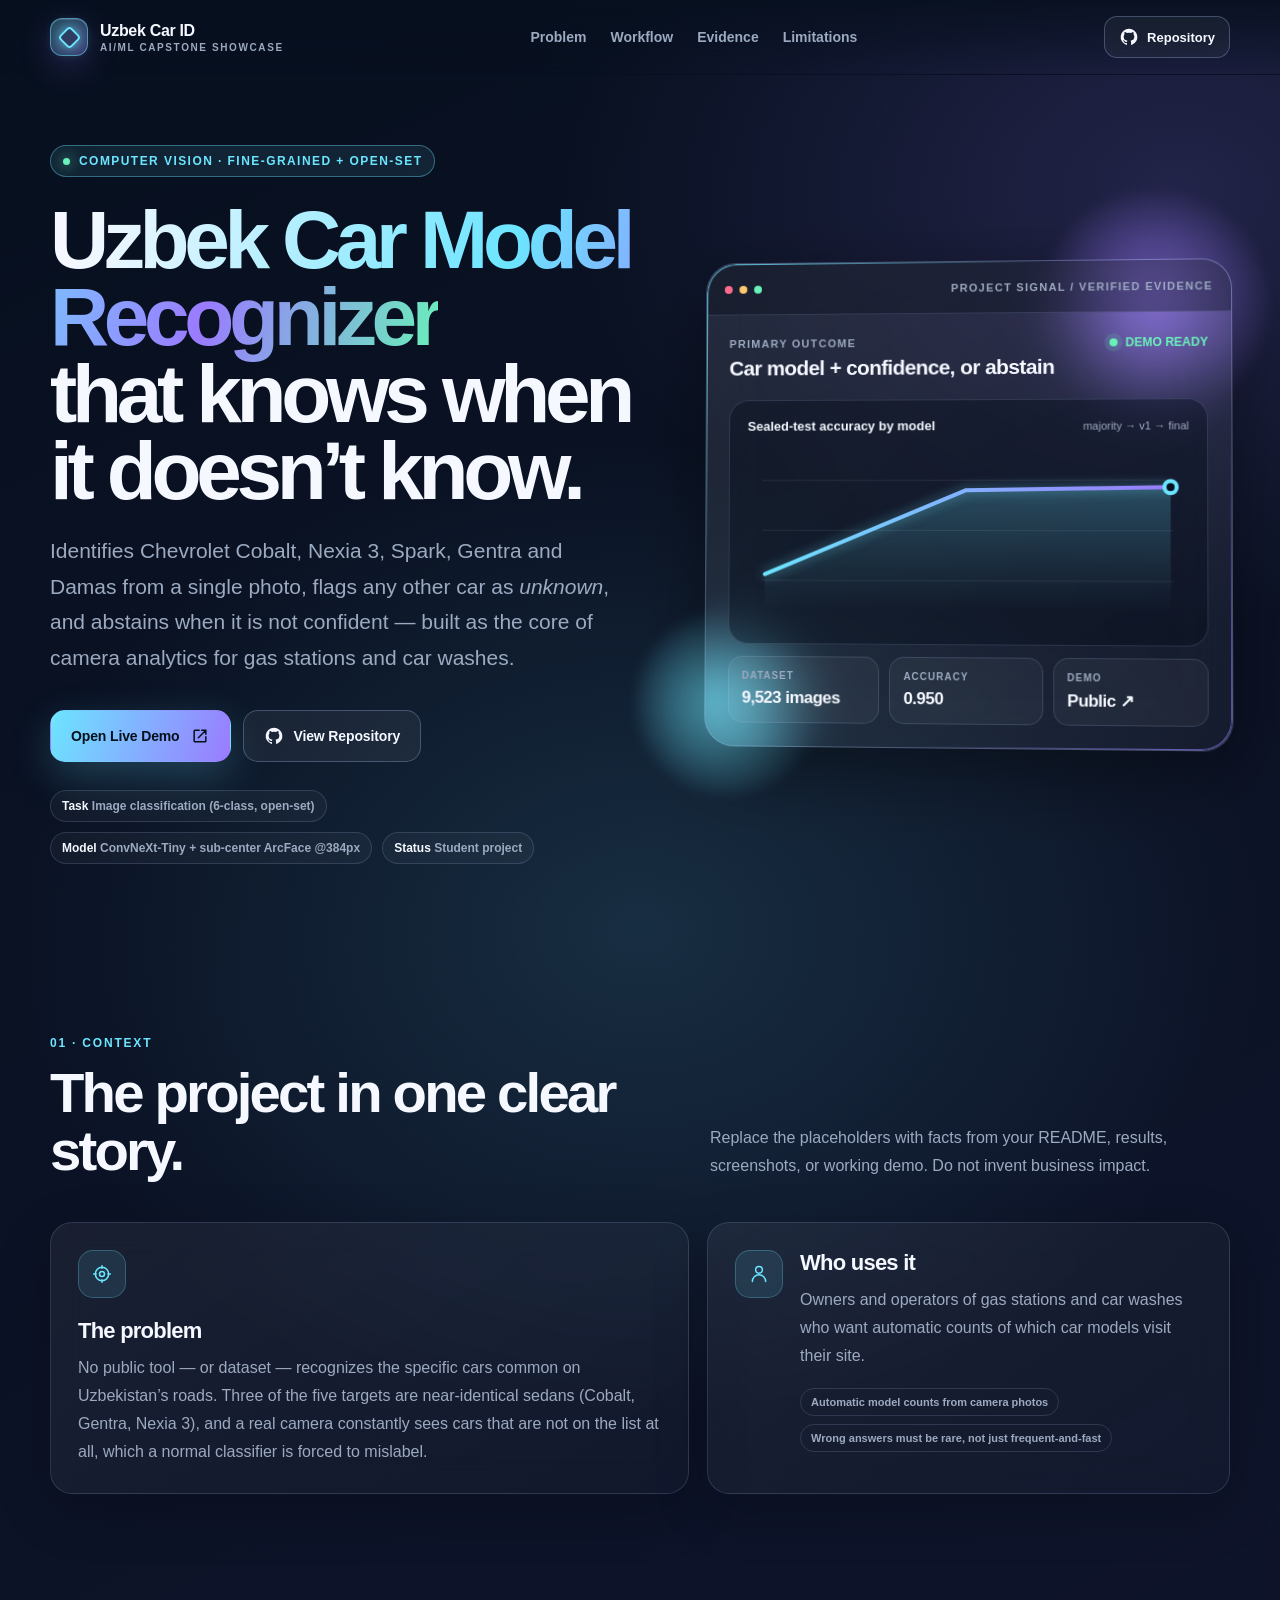
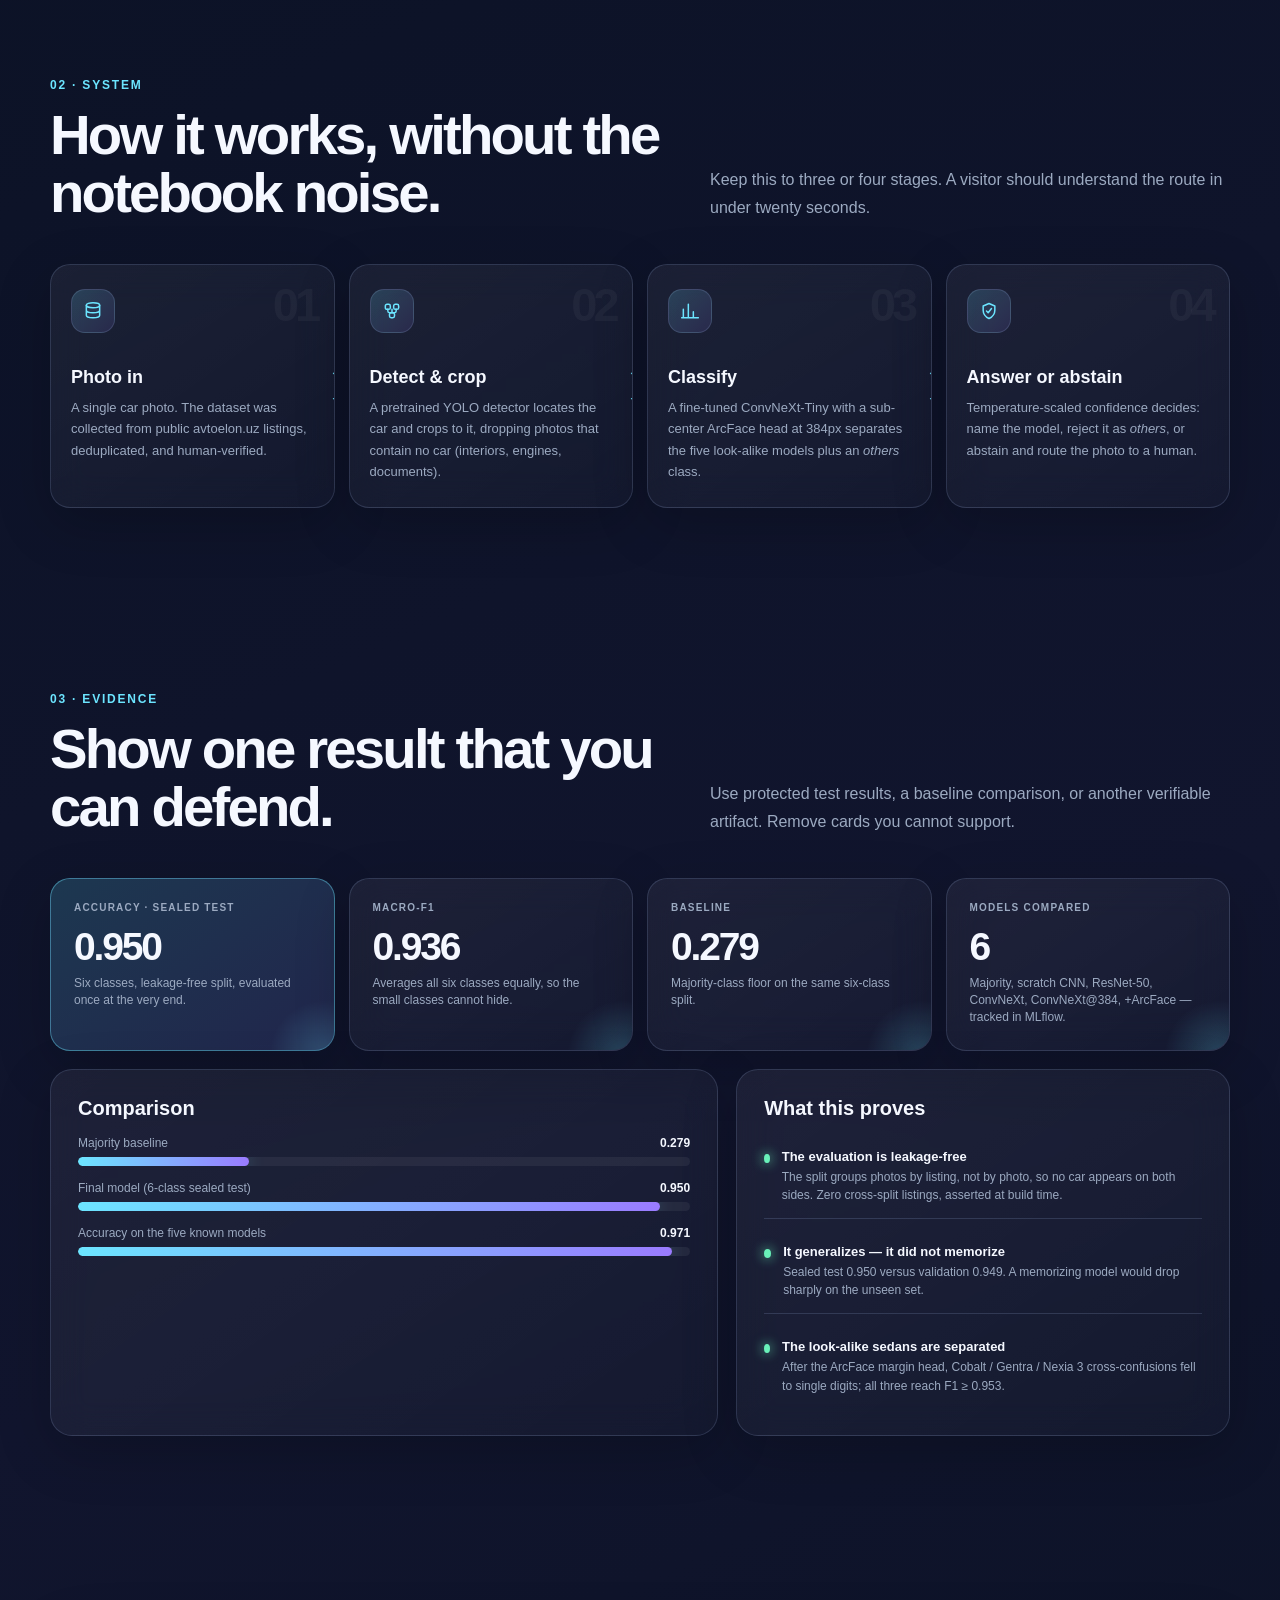
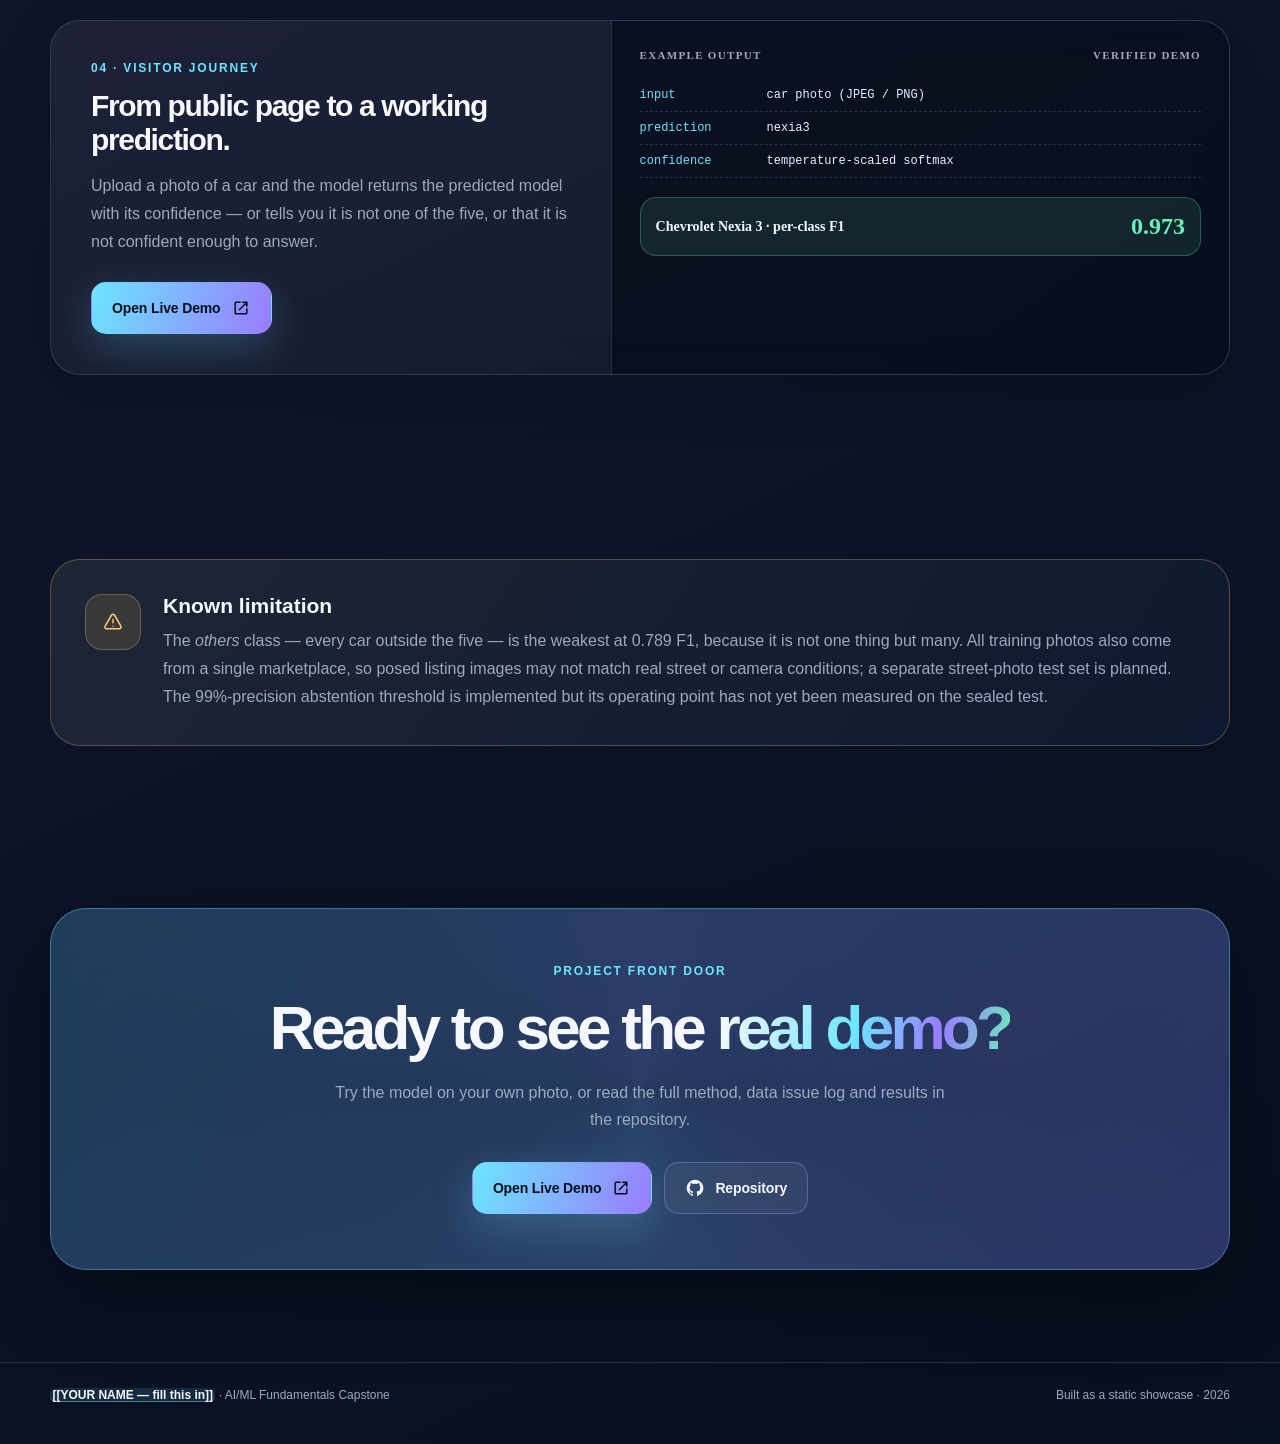
==== docs/index.html @ 7b2a6268 "Add capstone showcase page (filled from the bounded template) Fill every placeholder in the provided" ====
<!doctype html>
<html lang="en">
<head>
<meta charset="utf-8">
<meta name="viewport" content="width=device-width,initial-scale=1,viewport-fit=cover">
<meta name="description" content="Recognizes five Uzbek-market car models from a photo, rejects unknown cars, and abstains when unsure.">
<meta name="theme-color" content="#07101f">
<title>Uzbek Car Model Recognizer — AI/ML Capstone</title>
<style>

:root{
  --bg:#07101f;
  --bg-2:#0b1830;
  --surface:rgba(15,28,52,.72);
  --surface-strong:#10213d;
  --surface-soft:rgba(255,255,255,.055);
  --line:rgba(180,205,255,.16);
  --line-strong:rgba(180,205,255,.28);
  --text:#f5f8ff;
  --muted:#9caac1;
  --accent:#6ce5ff;
  --accent-2:#8b7cff;
  --accent-3:#64f0b5;
  --danger:#ff6b8b;
  --warning:#ffc86b;
  --shadow:0 24px 80px rgba(0,0,0,.42);
  --radius-xl:30px;
  --radius-lg:22px;
  --radius-md:16px;
  --max:1180px;
  --mouse-x:50%;
  --mouse-y:20%;
}
*{box-sizing:border-box}
html{scroll-behavior:smooth;background:var(--bg)}
body{margin:0;min-height:100%;font-family:Inter,ui-sans-serif,-apple-system,BlinkMacSystemFont,"Segoe UI",sans-serif;color:var(--text);background:
  radial-gradient(900px 700px at var(--mouse-x) var(--mouse-y), color-mix(in srgb,var(--accent) 13%,transparent), transparent 70%),
  radial-gradient(880px 620px at 92% 4%, color-mix(in srgb,var(--accent-2) 17%,transparent), transparent 70%),
  linear-gradient(155deg,var(--bg),var(--bg-2) 58%,var(--bg));overflow-x:hidden}
body::before{content:"";position:fixed;inset:0;z-index:-3;pointer-events:none;background-image:linear-gradient(rgba(255,255,255,.025) 1px,transparent 1px),linear-gradient(90deg,rgba(255,255,255,.025) 1px,transparent 1px);background-size:52px 52px;mask-image:linear-gradient(to bottom,black,transparent 86%)}
body::after{content:"";position:fixed;inset:0;z-index:-2;pointer-events:none;opacity:.5;background-image:url("data:image/svg+xml,%3Csvg viewBox='0 0 220 220' xmlns='http://www.w3.org/2000/svg'%3E%3Cfilter id='n'%3E%3CfeTurbulence type='fractalNoise' baseFrequency='.92' numOctaves='2' stitchTiles='stitch'/%3E%3C/filter%3E%3Crect width='100%25' height='100%25' filter='url(%23n)' opacity='.08'/%3E%3C/svg%3E");mix-blend-mode:overlay}
a{color:inherit}.wrap{width:min(var(--max),calc(100% - 40px));margin-inline:auto}.progress{position:fixed;z-index:50;top:0;left:0;height:3px;width:0;background:linear-gradient(90deg,var(--accent),var(--accent-2),var(--accent-3));box-shadow:0 0 18px var(--accent)}
svg{display:block}.icon{width:20px;height:20px;fill:none;stroke:currentColor;stroke-width:1.8;stroke-linecap:round;stroke-linejoin:round}.icon.fill{fill:currentColor;stroke:none}
.nav-shell{position:sticky;top:0;z-index:40;padding:16px 0;backdrop-filter:blur(18px);background:linear-gradient(to bottom,color-mix(in srgb,var(--bg) 88%,transparent),transparent);border-bottom:1px solid transparent;transition:.25s}.nav-shell.scrolled{border-color:var(--line);background:color-mix(in srgb,var(--bg) 83%,transparent)}
nav{display:flex;align-items:center;justify-content:space-between;gap:28px}.brand{display:flex;align-items:center;gap:12px;text-decoration:none;font-weight:800;letter-spacing:-.02em}.brand-mark{width:38px;height:38px;border-radius:12px;display:grid;place-items:center;background:linear-gradient(135deg,color-mix(in srgb,var(--accent) 25%,transparent),color-mix(in srgb,var(--accent-2) 35%,transparent));border:1px solid color-mix(in srgb,var(--accent) 50%,transparent);box-shadow:inset 0 1px rgba(255,255,255,.15),0 10px 32px color-mix(in srgb,var(--accent-2) 24%,transparent)}.brand-mark::before{content:"";width:13px;height:13px;border:2px solid var(--accent);border-radius:4px;transform:rotate(45deg);box-shadow:0 0 15px var(--accent)}.brand small{display:block;color:var(--muted);font-weight:600;font-size:10px;letter-spacing:.16em;text-transform:uppercase;margin-top:2px}.nav-links{display:flex;align-items:center;gap:24px}.nav-links a{text-decoration:none;color:var(--muted);font-size:14px;font-weight:650;transition:.2s}.nav-links a:hover{color:var(--text)}.nav-cta{display:flex;align-items:center;gap:10px}.mini-btn{border:1px solid var(--line-strong);background:var(--surface-soft);color:var(--text);height:42px;padding:0 14px;border-radius:13px;display:inline-flex;align-items:center;justify-content:center;gap:8px;text-decoration:none;font-weight:700;font-size:13px;cursor:pointer;transition:.2s;backdrop-filter:blur(12px)}.mini-btn:hover{transform:translateY(-2px);border-color:color-mix(in srgb,var(--accent) 65%,transparent);box-shadow:0 10px 30px color-mix(in srgb,var(--accent) 12%,transparent)}
.hero{min-height:calc(100vh - 76px);padding:70px 0 80px;display:grid;grid-template-columns:1.05fr .95fr;align-items:center;gap:68px;position:relative}.eyebrow{display:inline-flex;align-items:center;gap:9px;padding:8px 12px;border-radius:999px;border:1px solid color-mix(in srgb,var(--accent) 38%,transparent);background:color-mix(in srgb,var(--accent) 9%,transparent);color:var(--accent);font-size:12px;font-weight:800;letter-spacing:.12em;text-transform:uppercase}.eyebrow-dot{width:7px;height:7px;border-radius:50%;background:var(--accent-3);box-shadow:0 0 14px var(--accent-3)}h1{font-size:clamp(48px,6.4vw,88px);line-height:.94;letter-spacing:-.065em;margin:24px 0 24px;max-width:850px}.gradient-text{background:linear-gradient(105deg,var(--text) 4%,var(--accent) 48%,var(--accent-2) 75%,var(--accent-3));-webkit-background-clip:text;background-clip:text;color:transparent}.lead{font-size:clamp(17px,1.7vw,21px);line-height:1.7;color:var(--muted);max-width:690px;margin:0}.hero-actions{display:flex;flex-wrap:wrap;gap:12px;margin-top:34px}.btn{min-height:52px;padding:0 20px;border-radius:15px;display:inline-flex;align-items:center;justify-content:center;gap:10px;text-decoration:none;font-weight:800;font-size:14px;letter-spacing:-.01em;border:1px solid transparent;transition:.22s;position:relative;overflow:hidden}.btn-primary{background:linear-gradient(110deg,var(--accent),var(--accent-2));color:#04111b;box-shadow:0 14px 42px color-mix(in srgb,var(--accent) 22%,transparent)}.btn-primary::after{content:"";position:absolute;inset:-100% auto -100% -35%;width:34%;transform:rotate(16deg);background:linear-gradient(90deg,transparent,rgba(255,255,255,.55),transparent);transition:.65s}.btn-primary:hover::after{left:115%}.btn:hover{transform:translateY(-3px)}.btn-secondary{background:var(--surface-soft);border-color:var(--line-strong);color:var(--text);backdrop-filter:blur(14px)}.btn-secondary:hover{border-color:var(--accent)}.hero-meta{display:flex;flex-wrap:wrap;gap:10px;margin-top:28px}.chip{padding:8px 11px;border-radius:999px;border:1px solid var(--line);background:rgba(255,255,255,.035);color:var(--muted);font-size:12px;font-weight:700}.chip strong{color:var(--text)}
.hero-visual{position:relative;isolation:isolate}.orb{position:absolute;border-radius:50%;filter:blur(5px);opacity:.85;z-index:-1}.orb.a{width:240px;height:240px;right:-45px;top:-75px;background:radial-gradient(circle,var(--accent-2),transparent 70%);animation:float 7s ease-in-out infinite}.orb.b{width:190px;height:190px;left:-70px;bottom:-50px;background:radial-gradient(circle,var(--accent),transparent 72%);animation:float 9s ease-in-out infinite reverse}@keyframes float{50%{transform:translateY(18px) scale(1.04)}}
.cockpit{position:relative;border-radius:var(--radius-xl);border:1px solid var(--line-strong);background:linear-gradient(145deg,rgba(255,255,255,.09),rgba(255,255,255,.035));box-shadow:var(--shadow);backdrop-filter:blur(22px);overflow:hidden;transform:perspective(1200px) rotateY(-3deg) rotateX(1deg);transition:.4s}.cockpit:hover{transform:perspective(1200px) rotateY(0) rotateX(0) translateY(-4px)}.cockpit::before{content:"";position:absolute;inset:0;padding:1px;border-radius:inherit;background:linear-gradient(135deg,color-mix(in srgb,var(--accent) 90%,transparent),transparent 34%,transparent 68%,color-mix(in srgb,var(--accent-2) 80%,transparent));-webkit-mask:linear-gradient(#000 0 0) content-box,linear-gradient(#000 0 0);-webkit-mask-composite:xor;mask-composite:exclude;pointer-events:none}.windowbar{height:52px;padding:0 18px;display:flex;align-items:center;justify-content:space-between;border-bottom:1px solid var(--line);background:rgba(3,9,20,.35)}.dots{display:flex;gap:7px}.dots i{width:8px;height:8px;border-radius:50%;background:var(--line-strong)}.dots i:first-child{background:var(--danger)}.dots i:nth-child(2){background:var(--warning)}.dots i:nth-child(3){background:var(--accent-3)}.window-title{font-size:11px;letter-spacing:.12em;text-transform:uppercase;color:var(--muted);font-weight:800}.cockpit-body{padding:23px}.status-row{display:flex;justify-content:space-between;gap:16px;align-items:flex-start}.status-label{font-size:11px;text-transform:uppercase;letter-spacing:.12em;color:var(--muted);font-weight:800}.status-value{font-size:21px;font-weight:850;margin-top:7px;letter-spacing:-.03em}.pulse{display:flex;align-items:center;gap:8px;color:var(--accent-3);font-size:12px;font-weight:800}.pulse::before{content:"";width:8px;height:8px;border-radius:50%;background:currentColor;box-shadow:0 0 0 5px color-mix(in srgb,currentColor 14%,transparent);animation:pulse 2s infinite}@keyframes pulse{50%{box-shadow:0 0 0 10px transparent}}
.chart-card{margin-top:20px;border-radius:20px;padding:18px;background:rgba(4,12,25,.38);border:1px solid var(--line)}.chart-head{display:flex;justify-content:space-between;align-items:center;margin-bottom:12px}.chart-head strong{font-size:13px}.chart-head span{font-size:11px;color:var(--muted)}.chart-svg{width:100%;height:auto}.chart-grid{stroke:rgba(255,255,255,.08);stroke-width:1}.chart-line{fill:none;stroke:url(#chartGradient);stroke-width:4;stroke-linecap:round;stroke-linejoin:round;filter:drop-shadow(0 0 6px color-mix(in srgb,var(--accent) 52%,transparent))}.chart-area{fill:url(#areaGradient)}.chart-dot{fill:var(--bg);stroke:var(--accent);stroke-width:4}.mini-grid{display:grid;grid-template-columns:repeat(3,1fr);gap:10px;margin-top:12px}.mini-card{border-radius:15px;padding:13px;background:rgba(255,255,255,.045);border:1px solid var(--line)}.mini-card span{display:block;color:var(--muted);font-size:10px;text-transform:uppercase;letter-spacing:.1em;font-weight:800}.mini-card strong{display:block;margin-top:7px;font-size:17px;letter-spacing:-.03em}
.section{padding:92px 0;position:relative}.section-kicker{color:var(--accent);font-size:12px;font-weight:850;text-transform:uppercase;letter-spacing:.15em;margin-bottom:14px}.section h2{font-size:clamp(34px,4.4vw,58px);line-height:1.03;letter-spacing:-.05em;margin:0;max-width:790px}.section-intro{display:flex;justify-content:space-between;align-items:flex-end;gap:36px;margin-bottom:42px}.section-intro p{max-width:520px;color:var(--muted);font-size:16px;line-height:1.75;margin:0}.glass{border:1px solid var(--line);background:linear-gradient(145deg,rgba(255,255,255,.06),rgba(255,255,255,.025));backdrop-filter:blur(18px);box-shadow:0 16px 55px rgba(0,0,0,.2)}.problem-grid{display:grid;grid-template-columns:1.1fr .9fr;gap:18px}.card{border-radius:var(--radius-lg);padding:27px}.card-icon{width:48px;height:48px;border-radius:15px;display:grid;place-items:center;color:var(--accent);background:color-mix(in srgb,var(--accent) 11%,transparent);border:1px solid color-mix(in srgb,var(--accent) 25%,transparent);margin-bottom:20px}.card h3{font-size:22px;letter-spacing:-.035em;margin:0 0 10px}.card p{color:var(--muted);line-height:1.75;margin:0}.audience-card{display:grid;grid-template-columns:auto 1fr;gap:17px;align-items:start}.audience-card .card-icon{margin:0}.tag-row{display:flex;flex-wrap:wrap;gap:8px;margin-top:18px}.tag{border:1px solid var(--line);border-radius:999px;padding:7px 10px;color:var(--muted);font-size:11px;font-weight:750}
.pipeline{display:grid;grid-template-columns:repeat(4,1fr);gap:14px;counter-reset:step}.step{position:relative;border-radius:20px;padding:24px 20px;min-height:205px;overflow:hidden}.step::before{counter-increment:step;content:"0" counter(step);position:absolute;right:16px;top:12px;font-size:47px;font-weight:900;color:rgba(255,255,255,.045);letter-spacing:-.08em}.step-icon{width:44px;height:44px;border-radius:14px;display:grid;place-items:center;background:linear-gradient(135deg,color-mix(in srgb,var(--accent) 18%,transparent),color-mix(in srgb,var(--accent-2) 12%,transparent));color:var(--accent);border:1px solid var(--line);margin-bottom:34px}.step h3{font-size:18px;margin:0 0 9px}.step p{font-size:13px;line-height:1.65;color:var(--muted);margin:0}.step:not(:last-child)::after{content:"";position:absolute;right:-9px;top:50%;width:18px;height:18px;border-top:1px solid var(--accent);border-right:1px solid var(--accent);transform:translateY(-50%) rotate(45deg);z-index:3}
.metrics{display:grid;grid-template-columns:repeat(4,1fr);gap:14px}.metric{border-radius:20px;padding:23px;position:relative;overflow:hidden}.metric::after{content:"";position:absolute;width:110px;height:110px;border-radius:50%;right:-45px;bottom:-60px;background:radial-gradient(circle,color-mix(in srgb,var(--accent) 22%,transparent),transparent 70%)}.metric .label{font-size:10px;color:var(--muted);text-transform:uppercase;letter-spacing:.12em;font-weight:850}.metric .value{font-size:39px;letter-spacing:-.055em;font-weight:900;margin:12px 0 6px}.metric .note{font-size:12px;color:var(--muted);line-height:1.45}.metric.primary{background:linear-gradient(145deg,color-mix(in srgb,var(--accent) 15%,var(--surface)),color-mix(in srgb,var(--accent-2) 13%,var(--surface)));border-color:color-mix(in srgb,var(--accent) 42%,transparent)}
.evidence-grid{display:grid;grid-template-columns:1.15fr .85fr;gap:18px;margin-top:18px}.evidence-panel{border-radius:var(--radius-lg);padding:27px}.evidence-panel h3{margin:0 0 16px;font-size:20px}.bar-list{display:grid;gap:15px}.bar-label{display:flex;justify-content:space-between;color:var(--muted);font-size:12px;margin-bottom:7px}.bar-label strong{color:var(--text)}.bar{height:9px;border-radius:999px;background:rgba(255,255,255,.06);overflow:hidden}.bar i{display:block;height:100%;border-radius:inherit;background:linear-gradient(90deg,var(--accent),var(--accent-2));box-shadow:0 0 18px color-mix(in srgb,var(--accent) 28%,transparent)}.result-list{display:grid;gap:12px}.result-line{display:flex;align-items:flex-start;gap:12px;padding:13px 0;border-bottom:1px solid var(--line)}.result-line:last-child{border:0}.result-dot{width:9px;height:9px;margin-top:5px;border-radius:50%;background:var(--accent-3);box-shadow:0 0 12px var(--accent-3)}.result-line strong{display:block;font-size:13px}.result-line span{display:block;color:var(--muted);font-size:12px;margin-top:4px;line-height:1.55}
.demo-shell{border-radius:var(--radius-xl);overflow:hidden;display:grid;grid-template-columns:.95fr 1.05fr}.demo-copy{padding:40px}.demo-copy h3{font-size:30px;letter-spacing:-.045em;margin:0 0 15px}.demo-copy p{color:var(--muted);line-height:1.75;margin:0 0 26px}.sample{padding:28px;background:rgba(1,7,17,.55);border-left:1px solid var(--line);font-family:"SFMono-Regular",Consolas,monospace}.sample-top{display:flex;align-items:center;justify-content:space-between;margin-bottom:18px;font-family:Inter,ui-sans-serif}.sample-top span{color:var(--muted);font-size:11px;text-transform:uppercase;letter-spacing:.12em;font-weight:800}.code-row{display:grid;grid-template-columns:115px 1fr;gap:12px;padding:9px 0;border-bottom:1px dashed var(--line);font-size:12px}.code-row:last-child{border:0}.code-row .key{color:var(--accent)}.code-row .val{color:#e9efff}.risk-card{margin-top:19px;border-radius:16px;padding:15px;background:color-mix(in srgb,var(--accent-3) 10%,transparent);border:1px solid color-mix(in srgb,var(--accent-3) 28%,transparent);display:flex;align-items:center;justify-content:space-between;gap:14px}.risk-card strong{font-family:Inter,ui-sans-serif;font-size:14px}.risk-score{font-family:Inter,ui-sans-serif;font-size:24px;font-weight:900;color:var(--accent-3)}
.limit-box{border-radius:var(--radius-xl);padding:34px;display:grid;grid-template-columns:auto 1fr;gap:22px;align-items:start;background:linear-gradient(120deg,color-mix(in srgb,var(--warning) 7%,var(--surface)),var(--surface));border:1px solid color-mix(in srgb,var(--warning) 28%,transparent)}.limit-icon{width:56px;height:56px;border-radius:17px;display:grid;place-items:center;color:var(--warning);background:color-mix(in srgb,var(--warning) 12%,transparent);border:1px solid color-mix(in srgb,var(--warning) 28%,transparent)}.limit-box h3{margin:0 0 9px;font-size:21px}.limit-box p{margin:0;color:var(--muted);line-height:1.75}.cta{margin:70px 0 92px;border-radius:36px;padding:55px;position:relative;overflow:hidden;text-align:center;background:linear-gradient(135deg,color-mix(in srgb,var(--accent) 14%,var(--surface-strong)),color-mix(in srgb,var(--accent-2) 20%,var(--surface-strong)));border:1px solid color-mix(in srgb,var(--accent) 36%,transparent);box-shadow:var(--shadow)}.cta::before{content:"";position:absolute;inset:-50%;background:conic-gradient(from 90deg,transparent,var(--accent),transparent,var(--accent-2),transparent);opacity:.07;animation:spin 16s linear infinite}@keyframes spin{to{transform:rotate(360deg)}}.cta>*{position:relative}.cta h2{margin:0 auto 16px;font-size:clamp(36px,5vw,62px);letter-spacing:-.06em;max-width:820px}.cta p{color:var(--muted);max-width:630px;margin:0 auto 28px;line-height:1.7}.cta-actions{display:flex;justify-content:center;flex-wrap:wrap;gap:12px}footer{padding:25px 0 42px;border-top:1px solid var(--line)}.foot{display:flex;justify-content:space-between;gap:24px;align-items:center;color:var(--muted);font-size:12px}.foot strong{color:var(--text)}
.reveal{opacity:0;transform:translateY(22px);transition:opacity .65s ease,transform .65s ease}.reveal.visible{opacity:1;transform:none}.placeholder{display:inline;border-radius:6px;padding:0 .2em;background:color-mix(in srgb,var(--accent) 12%,transparent);box-shadow:inset 0 -1px color-mix(in srgb,var(--accent) 45%,transparent);color:var(--accent)}.template-note{position:fixed;right:18px;bottom:18px;z-index:30;max-width:280px;padding:13px 15px;border-radius:15px;background:color-mix(in srgb,var(--bg) 85%,transparent);border:1px solid var(--line-strong);backdrop-filter:blur(18px);box-shadow:0 14px 45px rgba(0,0,0,.35);font-size:11px;line-height:1.55;color:var(--muted)}.template-note strong{display:block;color:var(--accent);font-size:10px;letter-spacing:.12em;text-transform:uppercase;margin-bottom:4px}
@media (max-width:980px){.hero{grid-template-columns:1fr;gap:45px;padding-top:55px}.hero-visual{max-width:720px}.cockpit{transform:none}.problem-grid,.evidence-grid{grid-template-columns:1fr}.pipeline{grid-template-columns:repeat(2,1fr)}.step:nth-child(2)::after{display:none}.metrics{grid-template-columns:repeat(2,1fr)}.demo-shell{grid-template-columns:1fr}.sample{border-left:0;border-top:1px solid var(--line)}.nav-links{display:none}}
@media (max-width:650px){.wrap{width:min(100% - 24px,var(--max))}.nav-shell{padding:11px 0}.brand span:last-child{font-size:14px}.nav-cta .mini-btn span{display:none}.hero{padding:45px 0 65px;min-height:auto}.hero-actions .btn{width:100%}h1{font-size:clamp(43px,14vw,64px)}.lead{font-size:16px}.cockpit-body{padding:17px}.mini-grid{grid-template-columns:1fr}.section{padding:66px 0}.section-intro{display:block}.section-intro p{margin-top:18px}.problem-grid,.pipeline,.metrics{grid-template-columns:1fr}.step::after{display:none}.card,.evidence-panel{padding:22px}.demo-copy{padding:28px 22px}.sample{padding:22px 18px}.code-row{grid-template-columns:1fr;gap:5px}.limit-box{grid-template-columns:1fr;padding:25px}.cta{padding:40px 20px;margin:45px 0 70px}.foot{display:block;text-align:center}.foot span{display:block;margin-top:8px}.template-note{position:static;margin:18px 12px 0;max-width:none}.hero-meta{gap:7px}.chip{font-size:11px}.window-title{display:none}}
@media (prefers-reduced-motion:reduce){*{scroll-behavior:auto!important;animation-duration:.01ms!important;animation-iteration-count:1!important;transition-duration:.01ms!important}.reveal{opacity:1;transform:none}}


:root{--bg:#07101f;--bg-2:#11152e;--surface:rgba(15,28,52,.72);--surface-strong:#10213d;--accent:#6ce5ff;--accent-2:#9a7bff;--accent-3:#69f1b9}



@media (max-width:650px){
  .hero-visual{overflow:clip;border-radius:32px}
  .demo-shell>*{min-width:0}
  .placeholder{overflow-wrap:anywhere;word-break:break-word}
}
</style>
</head>
<body>
<div class="progress" aria-hidden="true"></div>

<svg aria-hidden="true" width="0" height="0" style="position:absolute;overflow:hidden">
  <symbol id="i-arrow" viewBox="0 0 24 24"><path d="M5 12h14M13 6l6 6-6 6"/></symbol>
  <symbol id="i-github" viewBox="0 0 24 24"><path d="M12 2a10 10 0 0 0-3.16 19.49c.5.09.68-.22.68-.48v-1.87c-2.78.6-3.37-1.18-3.37-1.18-.45-1.16-1.11-1.47-1.11-1.47-.91-.62.07-.61.07-.61 1 .07 1.53 1.03 1.53 1.03.9 1.53 2.35 1.09 2.92.83.09-.65.35-1.09.64-1.34-2.22-.25-4.56-1.11-4.56-4.94 0-1.09.39-1.98 1.03-2.68-.1-.25-.45-1.27.1-2.64 0 0 .84-.27 2.75 1.02A9.55 9.55 0 0 1 12 6.84a9.5 9.5 0 0 1 2.5.34c1.91-1.29 2.75-1.02 2.75-1.02.55 1.37.2 2.39.1 2.64.64.7 1.03 1.59 1.03 2.68 0 3.84-2.34 4.68-4.57 4.93.36.31.68.92.68 1.85v2.75c0 .27.18.58.69.48A10 10 0 0 0 12 2Z"/></symbol>
  <symbol id="i-external" viewBox="0 0 24 24"><path d="M14 5h5v5M19 5l-9 9"/><path d="M19 13v5a1 1 0 0 1-1 1H6a1 1 0 0 1-1-1V6a1 1 0 0 1 1-1h5"/></symbol>
  <symbol id="i-user" viewBox="0 0 24 24"><path d="M20 21a8 8 0 0 0-16 0"/><circle cx="12" cy="7" r="4"/></symbol>
  <symbol id="i-target" viewBox="0 0 24 24"><circle cx="12" cy="12" r="8"/><circle cx="12" cy="12" r="3"/><path d="M12 2v3M22 12h-3M12 22v-3M2 12h3"/></symbol>
  <symbol id="i-model" viewBox="0 0 24 24"><rect x="4" y="4" width="6" height="6" rx="2"/><rect x="14" y="4" width="6" height="6" rx="2"/><rect x="9" y="14" width="6" height="6" rx="2"/><path d="M7 10v2a2 2 0 0 0 2 2h6a2 2 0 0 0 2-2v-2M12 14v-4"/></symbol>
  <symbol id="i-chart" viewBox="0 0 24 24"><path d="M4 20V10M10 20V4M16 20v-7M22 20H2"/></symbol>
  <symbol id="i-shield" viewBox="0 0 24 24"><path d="M12 3 5 6v5c0 5 3 8 7 10 4-2 7-5 7-10V6l-7-3Z"/><path d="m9 12 2 2 4-5"/></symbol>
  <symbol id="i-data" viewBox="0 0 24 24"><ellipse cx="12" cy="5" rx="8" ry="3"/><path d="M4 5v6c0 1.7 3.6 3 8 3s8-1.3 8-3V5M4 11v6c0 1.7 3.6 3 8 3s8-1.3 8-3v-6"/></symbol>
  <symbol id="i-alert" viewBox="0 0 24 24"><path d="M10.3 3.6 2.5 17a2 2 0 0 0 1.7 3h15.6a2 2 0 0 0 1.7-3L13.7 3.6a2 2 0 0 0-3.4 0Z"/><path d="M12 9v4M12 17h.01"/></symbol>
  <symbol id="i-check" viewBox="0 0 24 24"><path d="m5 12 4 4L19 6"/></symbol>
  <symbol id="i-moon" viewBox="0 0 24 24"><path d="M20 15.5A8.5 8.5 0 0 1 8.5 4 8.5 8.5 0 1 0 20 15.5Z"/></symbol>
</svg>


<header class="nav-shell"><div class="wrap"><nav>
  <a class="brand" href="#top"><span class="brand-mark"></span><span>Uzbek Car ID<small>AI/ML Capstone Showcase</small></span></a>
  <div class="nav-links"><a href="#problem">Problem</a><a href="#workflow">Workflow</a><a href="#evidence">Evidence</a><a href="#limitations">Limitations</a></div>
  <div class="nav-cta"><a class="mini-btn" href="https://github.com/vrs17/AI-ML-Capstone-project" target="_blank" rel="noreferrer"><svg class="icon fill" aria-hidden="true"><use href="#i-github"></use></svg><span>Repository</span></a></div>
</nav></div></header>
<main id="top">
<section class="wrap hero">
  <div class="hero-copy reveal">
    <div class="eyebrow"><span class="eyebrow-dot"></span>Computer vision · fine-grained + open-set</div>
    <h1><span class="gradient-text">Uzbek Car Model Recognizer</span><br>that knows when it doesn’t know.</h1>
    <p class="lead">Identifies Chevrolet Cobalt, Nexia 3, Spark, Gentra and Damas from a single photo, flags any other car as <em>unknown</em>, and abstains when it is not confident — built as the core of camera analytics for gas stations and car washes.</p>
    <div class="hero-actions">
      <a class="btn btn-primary" href="https://colab.research.google.com/github/vrs17/AI-ML-Capstone-project/blob/claude/aiml-capstone-planning-fnkas1/notebooks/model_gate_v2.ipynb" target="_blank" rel="noreferrer">Open Live Demo <svg class="icon" aria-hidden="true"><use href="#i-external"></use></svg></a>
      <a class="btn btn-secondary" href="https://github.com/vrs17/AI-ML-Capstone-project" target="_blank" rel="noreferrer"><svg class="icon fill" aria-hidden="true"><use href="#i-github"></use></svg> View Repository</a>
    </div>
    <div class="hero-meta">
      <span class="chip"><strong>Task</strong> Image classification (6-class, open-set)</span>
      <span class="chip"><strong>Model</strong> ConvNeXt-Tiny + sub-center ArcFace @384px</span>
      <span class="chip"><strong>Status</strong> Student project</span>
    </div>
  </div>
  <div class="hero-visual reveal">
    <i class="orb a"></i><i class="orb b"></i>
    <div class="cockpit">
      <div class="windowbar"><div class="dots"><i></i><i></i><i></i></div><div class="window-title">project signal / verified evidence</div></div>
      <div class="cockpit-body">
        <div class="status-row"><div><div class="status-label">Primary outcome</div><div class="status-value">Car model + confidence, or abstain</div></div><div class="pulse">DEMO READY</div></div>
        <div class="chart-card">
          <div class="chart-head"><strong>Sealed-test accuracy by model</strong><span>majority → v1 → final</span></div>
          <svg class="chart-svg" viewBox="0 0 440 180" role="img" aria-label="Placeholder performance chart">
            <defs><linearGradient id="chartGradient" x1="0" x2="1"><stop stop-color="var(--accent)"/><stop offset="1" stop-color="var(--accent-2)"/></linearGradient><linearGradient id="areaGradient" x1="0" y1="0" x2="0" y2="1"><stop stop-color="var(--accent)" stop-opacity=".24"/><stop offset="1" stop-color="var(--accent)" stop-opacity="0"/></linearGradient></defs>
            <path class="chart-grid" d="M15 35H425M15 85H425M15 135H425"/>
            <path class="chart-area" d="M18 129L220 45L422 42V165H18Z"/>
            <path class="chart-line" d="M18 129L220 45L422 42"/>
            <circle class="chart-dot" cx="422" cy="42" r="6"/>
          </svg>
        </div>
        <div class="mini-grid"><div class="mini-card"><span>Dataset</span><strong>9,523 images</strong></div><div class="mini-card"><span>Accuracy</span><strong>0.950</strong></div><div class="mini-card"><span>Demo</span><strong>Public ↗</strong></div></div>
      </div>
    </div>
  </div>
</section>
<section class="section" id="problem"><div class="wrap">
  <div class="section-intro reveal"><div><div class="section-kicker">01 · Context</div><h2>The project in one clear story.</h2></div><p>Replace the placeholders with facts from your README, results, screenshots, or working demo. Do not invent business impact.</p></div>
  <div class="problem-grid">
    <article class="card glass reveal"><div class="card-icon"><svg class="icon" aria-hidden="true"><use href="#i-target"></use></svg></div><h3>The problem</h3><p>No public tool — or dataset — recognizes the specific cars common on Uzbekistan’s roads. Three of the five targets are near-identical sedans (Cobalt, Gentra, Nexia 3), and a real camera constantly sees cars that are not on the list at all, which a normal classifier is forced to mislabel.</p></article>
    <article class="card glass reveal"><div class="audience-card"><div class="card-icon"><svg class="icon" aria-hidden="true"><use href="#i-user"></use></svg></div><div><h3>Who uses it</h3><p>Owners and operators of gas stations and car washes who want automatic counts of which car models visit their site.</p><div class="tag-row"><span class="tag">Automatic model counts from camera photos</span><span class="tag">Wrong answers must be rare, not just frequent-and-fast</span></div></div></div></article>
  </div>
</div></section>
<section class="section" id="workflow"><div class="wrap">
  <div class="section-intro reveal"><div><div class="section-kicker">02 · System</div><h2>How it works, without the notebook noise.</h2></div><p>Keep this to three or four stages. A visitor should understand the route in under twenty seconds.</p></div>
  <div class="pipeline">
    <article class="step glass reveal"><div class="step-icon"><svg class="icon" aria-hidden="true"><use href="#i-data"></use></svg></div><h3>Photo in</h3><p>A single car photo. The dataset was collected from public avtoelon.uz listings, deduplicated, and human-verified.</p></article>
    <article class="step glass reveal"><div class="step-icon"><svg class="icon" aria-hidden="true"><use href="#i-model"></use></svg></div><h3>Detect &amp; crop</h3><p>A pretrained YOLO detector locates the car and crops to it, dropping photos that contain no car (interiors, engines, documents).</p></article>
    <article class="step glass reveal"><div class="step-icon"><svg class="icon" aria-hidden="true"><use href="#i-chart"></use></svg></div><h3>Classify</h3><p>A fine-tuned ConvNeXt-Tiny with a sub-center ArcFace head at 384px separates the five look-alike models plus an <em>others</em> class.</p></article>
    <article class="step glass reveal"><div class="step-icon"><svg class="icon" aria-hidden="true"><use href="#i-shield"></use></svg></div><h3>Answer or abstain</h3><p>Temperature-scaled confidence decides: name the model, reject it as <em>others</em>, or abstain and route the photo to a human.</p></article>
  </div>
</div></section>
<section class="section" id="evidence"><div class="wrap">
  <div class="section-intro reveal"><div><div class="section-kicker">03 · Evidence</div><h2>Show one result that you can defend.</h2></div><p>Use protected test results, a baseline comparison, or another verifiable artifact. Remove cards you cannot support.</p></div>
  <div class="metrics">
    <article class="metric primary glass reveal"><div class="label">Accuracy · sealed test</div><div class="value">0.950</div><div class="note">Six classes, leakage-free split, evaluated once at the very end.</div></article>
    <article class="metric glass reveal"><div class="label">Macro-F1</div><div class="value">0.936</div><div class="note">Averages all six classes equally, so the small classes cannot hide.</div></article>
    <article class="metric glass reveal"><div class="label">Baseline</div><div class="value">0.279</div><div class="note">Majority-class floor on the same six-class split.</div></article>
    <article class="metric glass reveal"><div class="label">Models compared</div><div class="value">6</div><div class="note">Majority, scratch CNN, ResNet-50, ConvNeXt, ConvNeXt@384, +ArcFace — tracked in MLflow.</div></article>
  </div>
  <div class="evidence-grid">
    <article class="evidence-panel glass reveal"><h3>Comparison</h3><div class="bar-list"><div><div class="bar-label"><span>Majority baseline</span><strong>0.279</strong></div><div class="bar"><i style="width:28%"></i></div></div><div><div class="bar-label"><span>Final model (6-class sealed test)</span><strong>0.950</strong></div><div class="bar"><i style="width:95%"></i></div></div><div><div class="bar-label"><span>Accuracy on the five known models</span><strong>0.971</strong></div><div class="bar"><i style="width:97%"></i></div></div></div></article>
    <article class="evidence-panel glass reveal"><h3>What this proves</h3><div class="result-list"><div class="result-line"><i class="result-dot"></i><div><strong>The evaluation is leakage-free</strong><span>The split groups photos by listing, not by photo, so no car appears on both sides. Zero cross-split listings, asserted at build time.</span></div></div><div class="result-line"><i class="result-dot"></i><div><strong>It generalizes — it did not memorize</strong><span>Sealed test 0.950 versus validation 0.949. A memorizing model would drop sharply on the unseen set.</span></div></div><div class="result-line"><i class="result-dot"></i><div><strong>The look-alike sedans are separated</strong><span>After the ArcFace margin head, Cobalt / Gentra / Nexia 3 cross-confusions fell to single digits; all three reach F1 ≥ 0.953.</span></div></div></div></article>
  </div>
</div></section>
<section class="section"><div class="wrap"><div class="demo-shell glass reveal">
  <div class="demo-copy"><div class="section-kicker">04 · Visitor journey</div><h3>From public page to a working prediction.</h3><p>Upload a photo of a car and the model returns the predicted model with its confidence — or tells you it is not one of the five, or that it is not confident enough to answer.</p><a class="btn btn-primary" href="https://colab.research.google.com/github/vrs17/AI-ML-Capstone-project/blob/claude/aiml-capstone-planning-fnkas1/notebooks/model_gate_v2.ipynb" target="_blank" rel="noreferrer">Open Live Demo <svg class="icon" aria-hidden="true"><use href="#i-external"></use></svg></a></div>
  <div class="sample"><div class="sample-top"><span>example output</span><span>verified demo</span></div><div class="code-row"><span class="key">input</span><span class="val">car photo (JPEG / PNG)</span></div><div class="code-row"><span class="key">prediction</span><span class="val">nexia3</span></div><div class="code-row"><span class="key">confidence</span><span class="val">temperature-scaled softmax</span></div><div class="risk-card"><strong>Chevrolet Nexia 3 · per-class F1</strong><span class="risk-score">0.973</span></div></div>
</div></div></section>
<section class="section" id="limitations"><div class="wrap"><div class="limit-box reveal"><div class="limit-icon"><svg class="icon" aria-hidden="true"><use href="#i-alert"></use></svg></div><div><h3>Known limitation</h3><p>The <em>others</em> class — every car outside the five — is the weakest at 0.789 F1, because it is not one thing but many. All training photos also come from a single marketplace, so posed listing images may not match real street or camera conditions; a separate street-photo test set is planned. The 99%-precision abstention threshold is implemented but its operating point has not yet been measured on the sealed test.</p></div></div></div></section>
<section class="wrap"><div class="cta reveal"><div class="section-kicker">Project front door</div><h2>Ready to see the <span class="gradient-text">real demo?</span></h2><p>Try the model on your own photo, or read the full method, data issue log and results in the repository.</p><div class="cta-actions"><a class="btn btn-primary" href="https://colab.research.google.com/github/vrs17/AI-ML-Capstone-project/blob/claude/aiml-capstone-planning-fnkas1/notebooks/model_gate_v2.ipynb" target="_blank" rel="noreferrer">Open Live Demo <svg class="icon" aria-hidden="true"><use href="#i-external"></use></svg></a><a class="btn btn-secondary" href="https://github.com/vrs17/AI-ML-Capstone-project" target="_blank" rel="noreferrer"><svg class="icon fill" aria-hidden="true"><use href="#i-github"></use></svg> Repository</a></div></div></section>
</main>
<footer><div class="wrap foot"><div><strong class="placeholder">[[YOUR NAME — fill this in]]</strong> · AI/ML Fundamentals Capstone</div><span>Built as a static showcase · <span data-year></span></span></div></footer>

<script>

const root=document.documentElement;
const progress=document.querySelector('.progress');
const nav=document.querySelector('.nav-shell');
window.addEventListener('scroll',()=>{
  const max=document.documentElement.scrollHeight-innerHeight;
  progress.style.width=(max>0?(scrollY/max)*100:0)+'%';
  nav.classList.toggle('scrolled',scrollY>12);
},{passive:true});
window.addEventListener('pointermove',e=>{
  root.style.setProperty('--mouse-x',e.clientX+'px');
  root.style.setProperty('--mouse-y',e.clientY+'px');
},{passive:true});
const io=new IntersectionObserver(entries=>entries.forEach(e=>{if(e.isIntersecting)e.target.classList.add('visible')}),{threshold:.12});
document.querySelectorAll('.reveal').forEach(el=>io.observe(el));
document.querySelector('[data-year]').textContent=new Date().getFullYear();


</script>
</body>
</html>
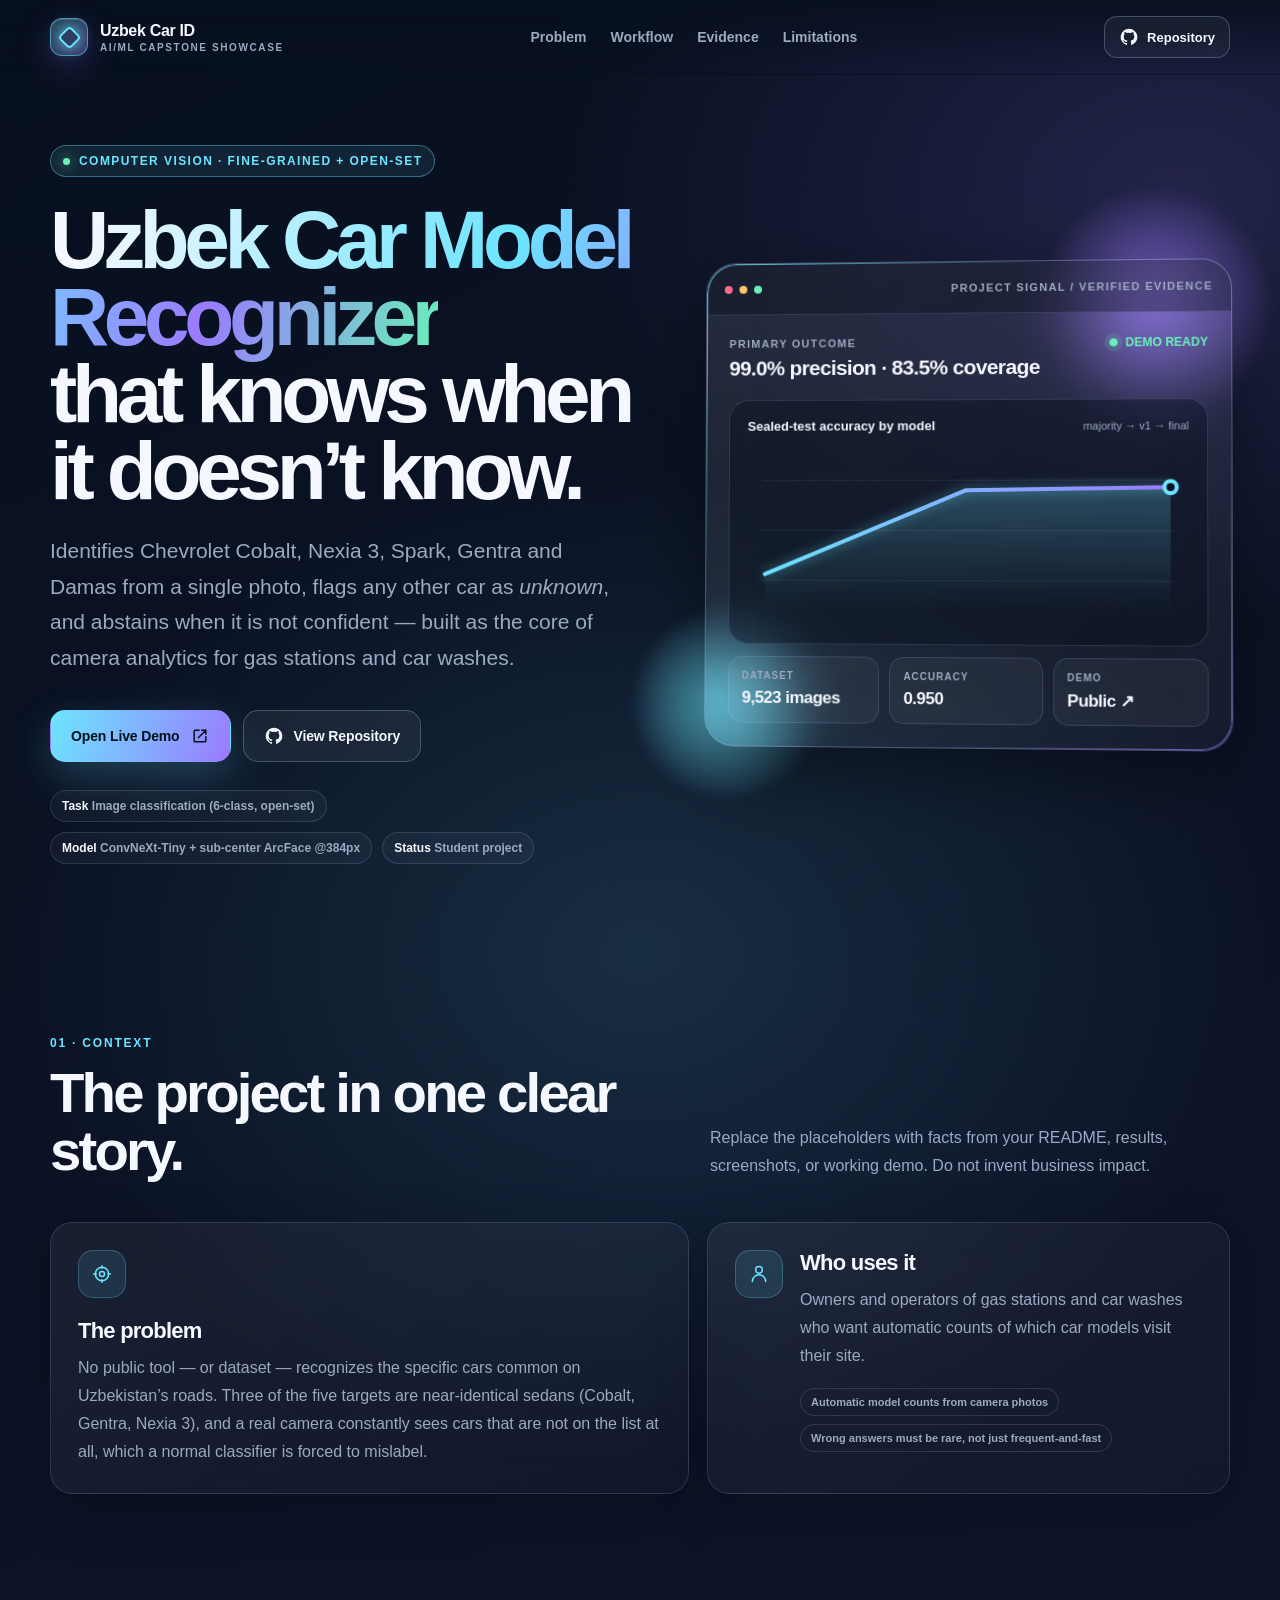
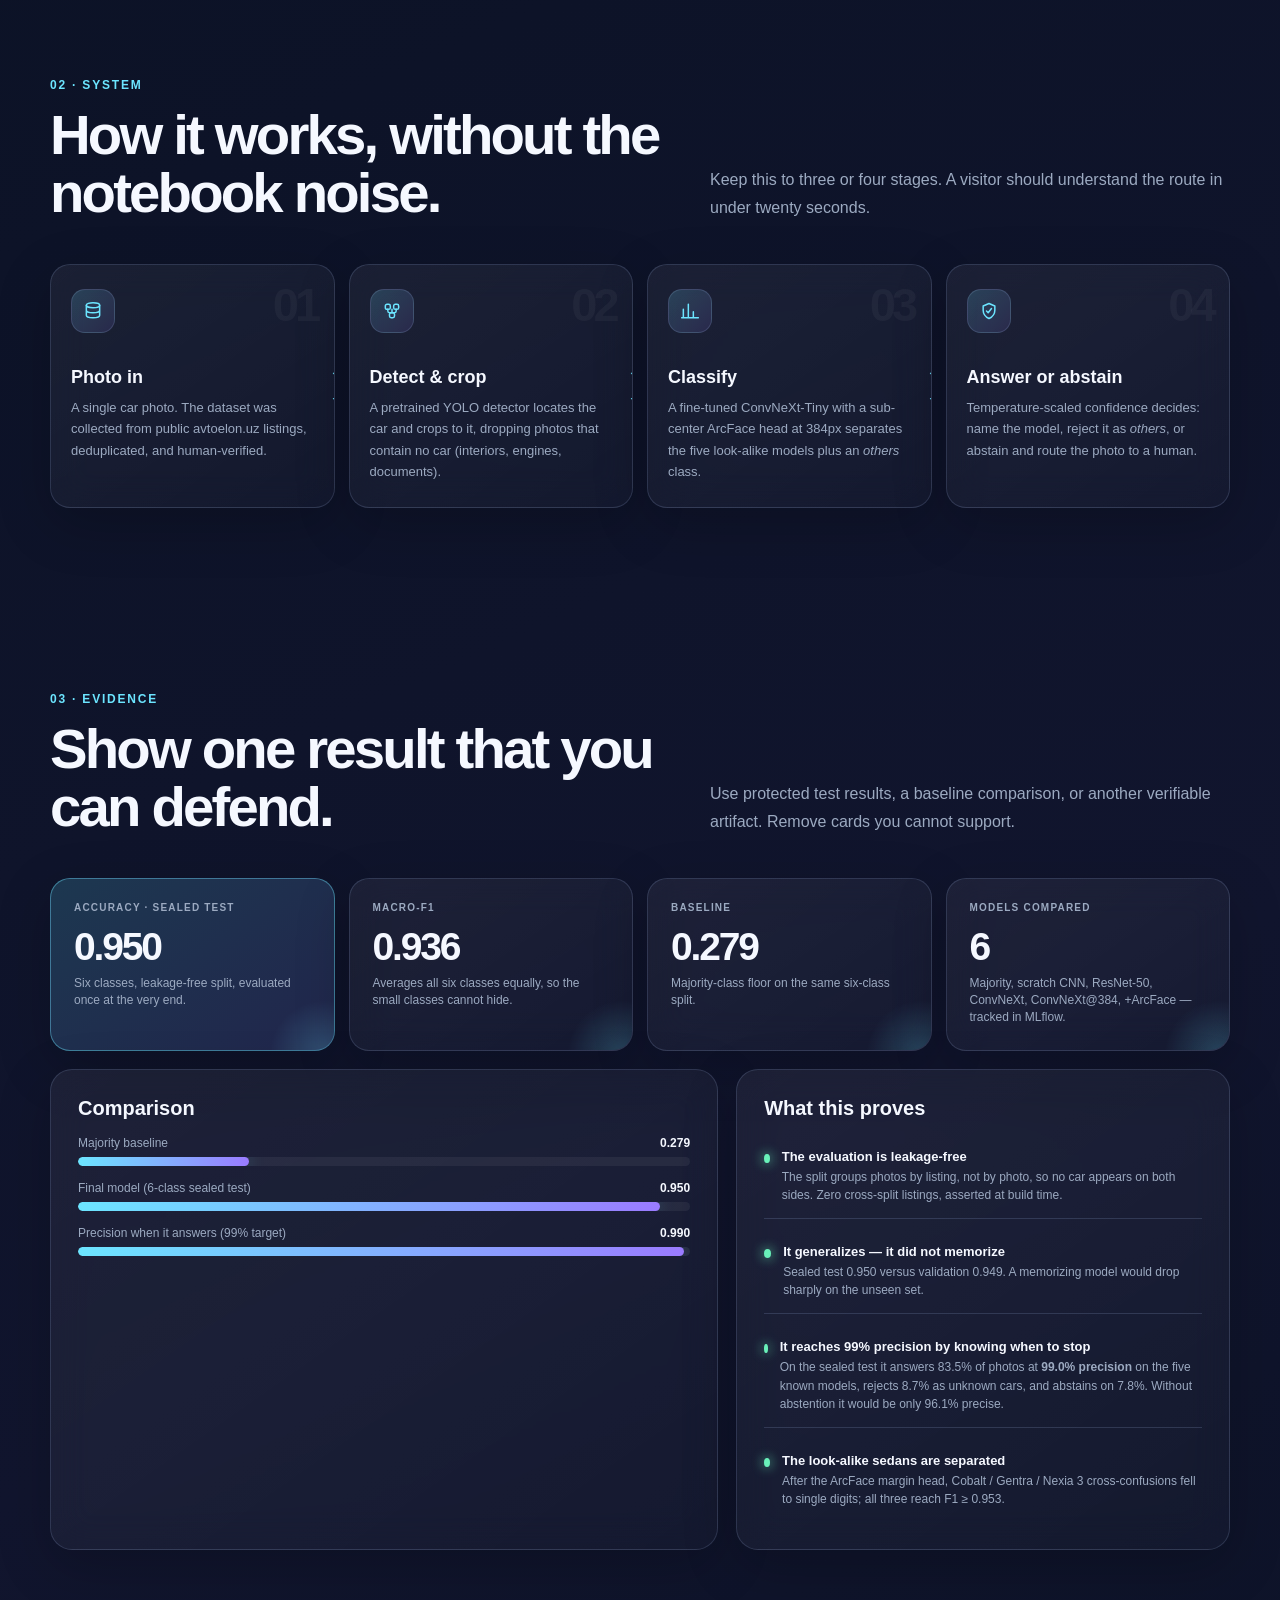
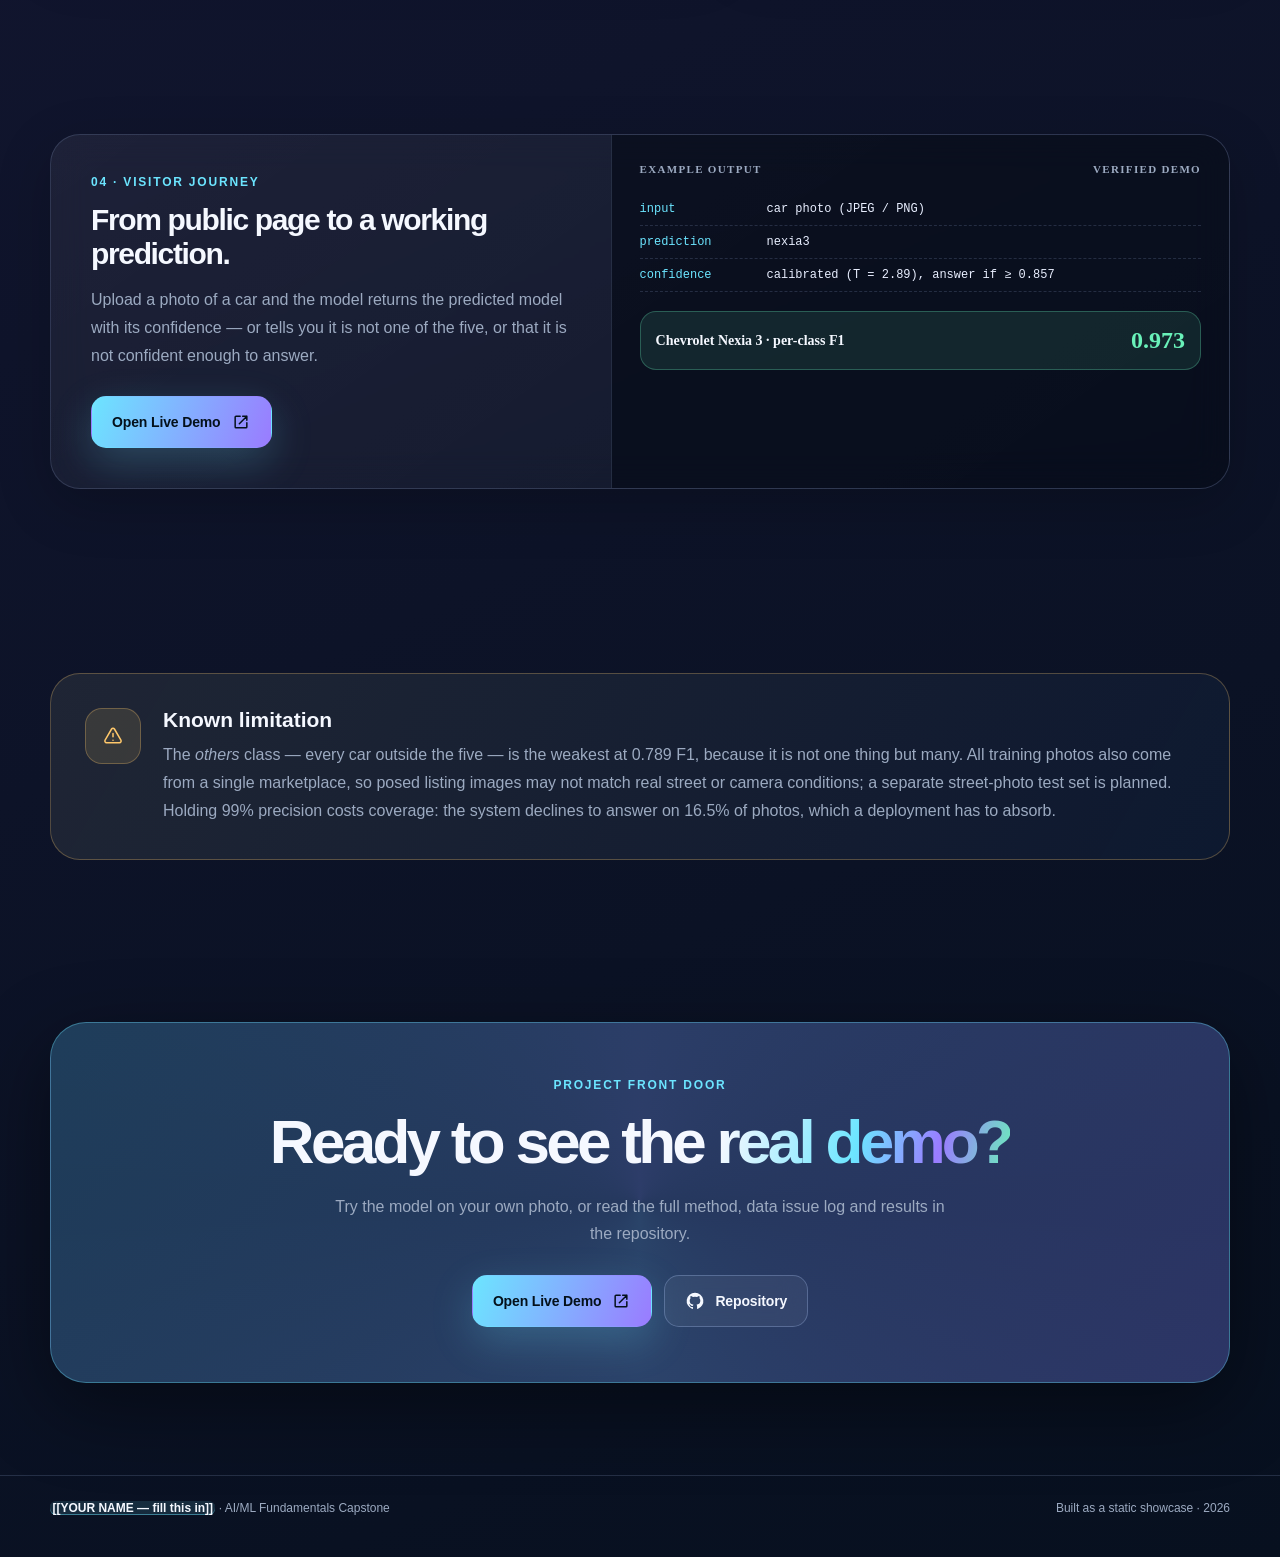
==== commit dca65ba0: "Record the Trust Layer operating point: 99.0% precision @ 83.5% coverage The headline promise is now" ====
--- a/docs/index.html
+++ b/docs/index.html
@@ -101,7 +101,7 @@
     <h1><span class="gradient-text">Uzbek Car Model Recognizer</span><br>that knows when it doesn’t know.</h1>
     <p class="lead">Identifies Chevrolet Cobalt, Nexia 3, Spark, Gentra and Damas from a single photo, flags any other car as <em>unknown</em>, and abstains when it is not confident — built as the core of camera analytics for gas stations and car washes.</p>
     <div class="hero-actions">
-      <a class="btn btn-primary" href="https://colab.research.google.com/github/vrs17/AI-ML-Capstone-project/blob/claude/aiml-capstone-planning-fnkas1/notebooks/model_gate_v2.ipynb" target="_blank" rel="noreferrer">Open Live Demo <svg class="icon" aria-hidden="true"><use href="#i-external"></use></svg></a>
+      <a class="btn btn-primary" href="demo.html" target="_blank" rel="noreferrer">Open Live Demo <svg class="icon" aria-hidden="true"><use href="#i-external"></use></svg></a>
       <a class="btn btn-secondary" href="https://github.com/vrs17/AI-ML-Capstone-project" target="_blank" rel="noreferrer"><svg class="icon fill" aria-hidden="true"><use href="#i-github"></use></svg> View Repository</a>
     </div>
     <div class="hero-meta">
@@ -115,7 +115,7 @@
     <div class="cockpit">
       <div class="windowbar"><div class="dots"><i></i><i></i><i></i></div><div class="window-title">project signal / verified evidence</div></div>
       <div class="cockpit-body">
-        <div class="status-row"><div><div class="status-label">Primary outcome</div><div class="status-value">Car model + confidence, or abstain</div></div><div class="pulse">DEMO READY</div></div>
+        <div class="status-row"><div><div class="status-label">Primary outcome</div><div class="status-value">99.0% precision · 83.5% coverage</div></div><div class="pulse">DEMO READY</div></div>
         <div class="chart-card">
           <div class="chart-head"><strong>Sealed-test accuracy by model</strong><span>majority → v1 → final</span></div>
           <svg class="chart-svg" viewBox="0 0 440 180" role="img" aria-label="Placeholder performance chart">
@@ -156,16 +156,16 @@
     <article class="metric glass reveal"><div class="label">Models compared</div><div class="value">6</div><div class="note">Majority, scratch CNN, ResNet-50, ConvNeXt, ConvNeXt@384, +ArcFace — tracked in MLflow.</div></article>
   </div>
   <div class="evidence-grid">
-    <article class="evidence-panel glass reveal"><h3>Comparison</h3><div class="bar-list"><div><div class="bar-label"><span>Majority baseline</span><strong>0.279</strong></div><div class="bar"><i style="width:28%"></i></div></div><div><div class="bar-label"><span>Final model (6-class sealed test)</span><strong>0.950</strong></div><div class="bar"><i style="width:95%"></i></div></div><div><div class="bar-label"><span>Accuracy on the five known models</span><strong>0.971</strong></div><div class="bar"><i style="width:97%"></i></div></div></div></article>
-    <article class="evidence-panel glass reveal"><h3>What this proves</h3><div class="result-list"><div class="result-line"><i class="result-dot"></i><div><strong>The evaluation is leakage-free</strong><span>The split groups photos by listing, not by photo, so no car appears on both sides. Zero cross-split listings, asserted at build time.</span></div></div><div class="result-line"><i class="result-dot"></i><div><strong>It generalizes — it did not memorize</strong><span>Sealed test 0.950 versus validation 0.949. A memorizing model would drop sharply on the unseen set.</span></div></div><div class="result-line"><i class="result-dot"></i><div><strong>The look-alike sedans are separated</strong><span>After the ArcFace margin head, Cobalt / Gentra / Nexia 3 cross-confusions fell to single digits; all three reach F1 ≥ 0.953.</span></div></div></div></article>
+    <article class="evidence-panel glass reveal"><h3>Comparison</h3><div class="bar-list"><div><div class="bar-label"><span>Majority baseline</span><strong>0.279</strong></div><div class="bar"><i style="width:28%"></i></div></div><div><div class="bar-label"><span>Final model (6-class sealed test)</span><strong>0.950</strong></div><div class="bar"><i style="width:95%"></i></div></div><div><div class="bar-label"><span>Precision when it answers (99% target)</span><strong>0.990</strong></div><div class="bar"><i style="width:99%"></i></div></div></div></article>
+    <article class="evidence-panel glass reveal"><h3>What this proves</h3><div class="result-list"><div class="result-line"><i class="result-dot"></i><div><strong>The evaluation is leakage-free</strong><span>The split groups photos by listing, not by photo, so no car appears on both sides. Zero cross-split listings, asserted at build time.</span></div></div><div class="result-line"><i class="result-dot"></i><div><strong>It generalizes — it did not memorize</strong><span>Sealed test 0.950 versus validation 0.949. A memorizing model would drop sharply on the unseen set.</span></div></div><div class="result-line"><i class="result-dot"></i><div><strong>It reaches 99% precision by knowing when to stop</strong><span>On the sealed test it answers 83.5% of photos at <b>99.0% precision</b> on the five known models, rejects 8.7% as unknown cars, and abstains on 7.8%. Without abstention it would be only 96.1% precise.</span></div></div><div class="result-line"><i class="result-dot"></i><div><strong>The look-alike sedans are separated</strong><span>After the ArcFace margin head, Cobalt / Gentra / Nexia 3 cross-confusions fell to single digits; all three reach F1 ≥ 0.953.</span></div></div></div></article>
   </div>
 </div></section>
 <section class="section"><div class="wrap"><div class="demo-shell glass reveal">
-  <div class="demo-copy"><div class="section-kicker">04 · Visitor journey</div><h3>From public page to a working prediction.</h3><p>Upload a photo of a car and the model returns the predicted model with its confidence — or tells you it is not one of the five, or that it is not confident enough to answer.</p><a class="btn btn-primary" href="https://colab.research.google.com/github/vrs17/AI-ML-Capstone-project/blob/claude/aiml-capstone-planning-fnkas1/notebooks/model_gate_v2.ipynb" target="_blank" rel="noreferrer">Open Live Demo <svg class="icon" aria-hidden="true"><use href="#i-external"></use></svg></a></div>
-  <div class="sample"><div class="sample-top"><span>example output</span><span>verified demo</span></div><div class="code-row"><span class="key">input</span><span class="val">car photo (JPEG / PNG)</span></div><div class="code-row"><span class="key">prediction</span><span class="val">nexia3</span></div><div class="code-row"><span class="key">confidence</span><span class="val">temperature-scaled softmax</span></div><div class="risk-card"><strong>Chevrolet Nexia 3 · per-class F1</strong><span class="risk-score">0.973</span></div></div>
+  <div class="demo-copy"><div class="section-kicker">04 · Visitor journey</div><h3>From public page to a working prediction.</h3><p>Upload a photo of a car and the model returns the predicted model with its confidence — or tells you it is not one of the five, or that it is not confident enough to answer.</p><a class="btn btn-primary" href="demo.html" target="_blank" rel="noreferrer">Open Live Demo <svg class="icon" aria-hidden="true"><use href="#i-external"></use></svg></a></div>
+  <div class="sample"><div class="sample-top"><span>example output</span><span>verified demo</span></div><div class="code-row"><span class="key">input</span><span class="val">car photo (JPEG / PNG)</span></div><div class="code-row"><span class="key">prediction</span><span class="val">nexia3</span></div><div class="code-row"><span class="key">confidence</span><span class="val">calibrated (T = 2.89), answer if ≥ 0.857</span></div><div class="risk-card"><strong>Chevrolet Nexia 3 · per-class F1</strong><span class="risk-score">0.973</span></div></div>
 </div></div></section>
-<section class="section" id="limitations"><div class="wrap"><div class="limit-box reveal"><div class="limit-icon"><svg class="icon" aria-hidden="true"><use href="#i-alert"></use></svg></div><div><h3>Known limitation</h3><p>The <em>others</em> class — every car outside the five — is the weakest at 0.789 F1, because it is not one thing but many. All training photos also come from a single marketplace, so posed listing images may not match real street or camera conditions; a separate street-photo test set is planned. The 99%-precision abstention threshold is implemented but its operating point has not yet been measured on the sealed test.</p></div></div></div></section>
-<section class="wrap"><div class="cta reveal"><div class="section-kicker">Project front door</div><h2>Ready to see the <span class="gradient-text">real demo?</span></h2><p>Try the model on your own photo, or read the full method, data issue log and results in the repository.</p><div class="cta-actions"><a class="btn btn-primary" href="https://colab.research.google.com/github/vrs17/AI-ML-Capstone-project/blob/claude/aiml-capstone-planning-fnkas1/notebooks/model_gate_v2.ipynb" target="_blank" rel="noreferrer">Open Live Demo <svg class="icon" aria-hidden="true"><use href="#i-external"></use></svg></a><a class="btn btn-secondary" href="https://github.com/vrs17/AI-ML-Capstone-project" target="_blank" rel="noreferrer"><svg class="icon fill" aria-hidden="true"><use href="#i-github"></use></svg> Repository</a></div></div></section>
+<section class="section" id="limitations"><div class="wrap"><div class="limit-box reveal"><div class="limit-icon"><svg class="icon" aria-hidden="true"><use href="#i-alert"></use></svg></div><div><h3>Known limitation</h3><p>The <em>others</em> class — every car outside the five — is the weakest at 0.789 F1, because it is not one thing but many. All training photos also come from a single marketplace, so posed listing images may not match real street or camera conditions; a separate street-photo test set is planned. Holding 99% precision costs coverage: the system declines to answer on 16.5% of photos, which a deployment has to absorb.</p></div></div></div></section>
+<section class="wrap"><div class="cta reveal"><div class="section-kicker">Project front door</div><h2>Ready to see the <span class="gradient-text">real demo?</span></h2><p>Try the model on your own photo, or read the full method, data issue log and results in the repository.</p><div class="cta-actions"><a class="btn btn-primary" href="demo.html" target="_blank" rel="noreferrer">Open Live Demo <svg class="icon" aria-hidden="true"><use href="#i-external"></use></svg></a><a class="btn btn-secondary" href="https://github.com/vrs17/AI-ML-Capstone-project" target="_blank" rel="noreferrer"><svg class="icon fill" aria-hidden="true"><use href="#i-github"></use></svg> Repository</a></div></div></section>
 </main>
 <footer><div class="wrap foot"><div><strong class="placeholder">[[YOUR NAME — fill this in]]</strong> · AI/ML Fundamentals Capstone</div><span>Built as a static showcase · <span data-year></span></span></div></footer>
 
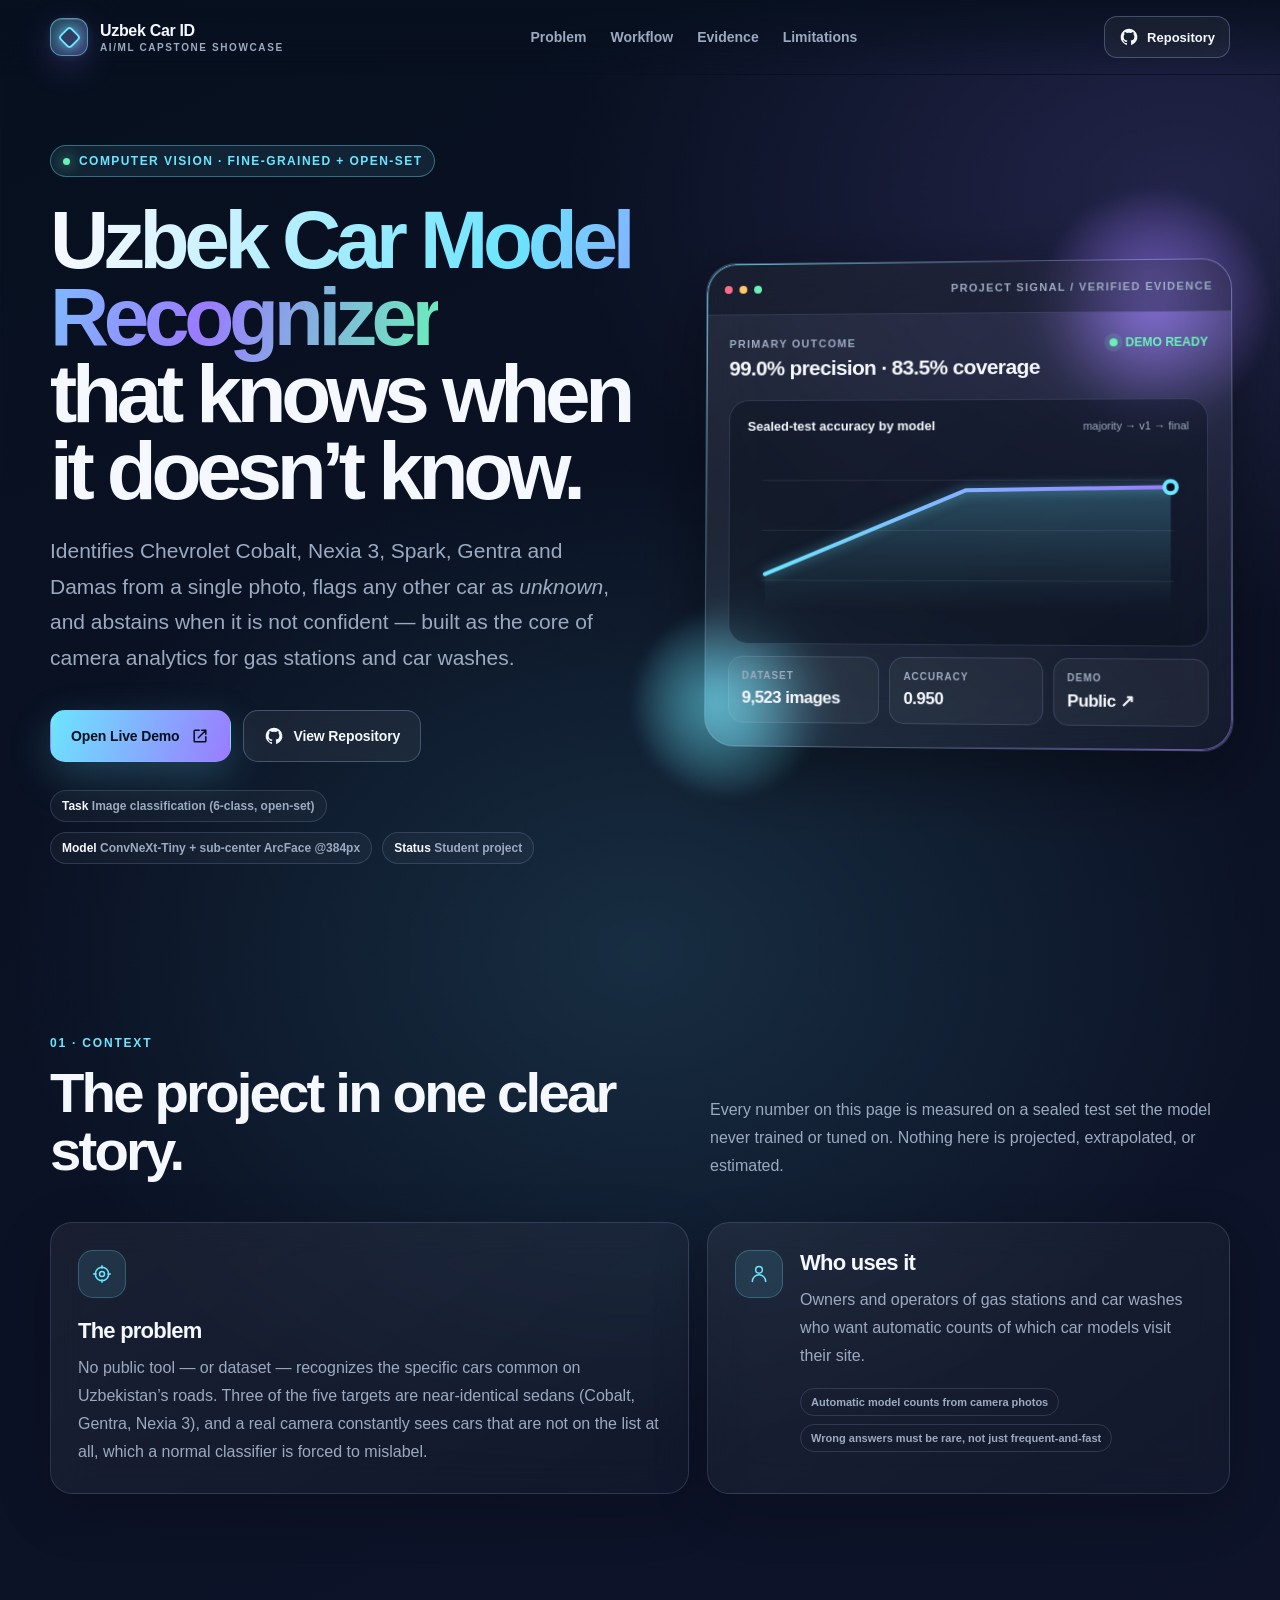
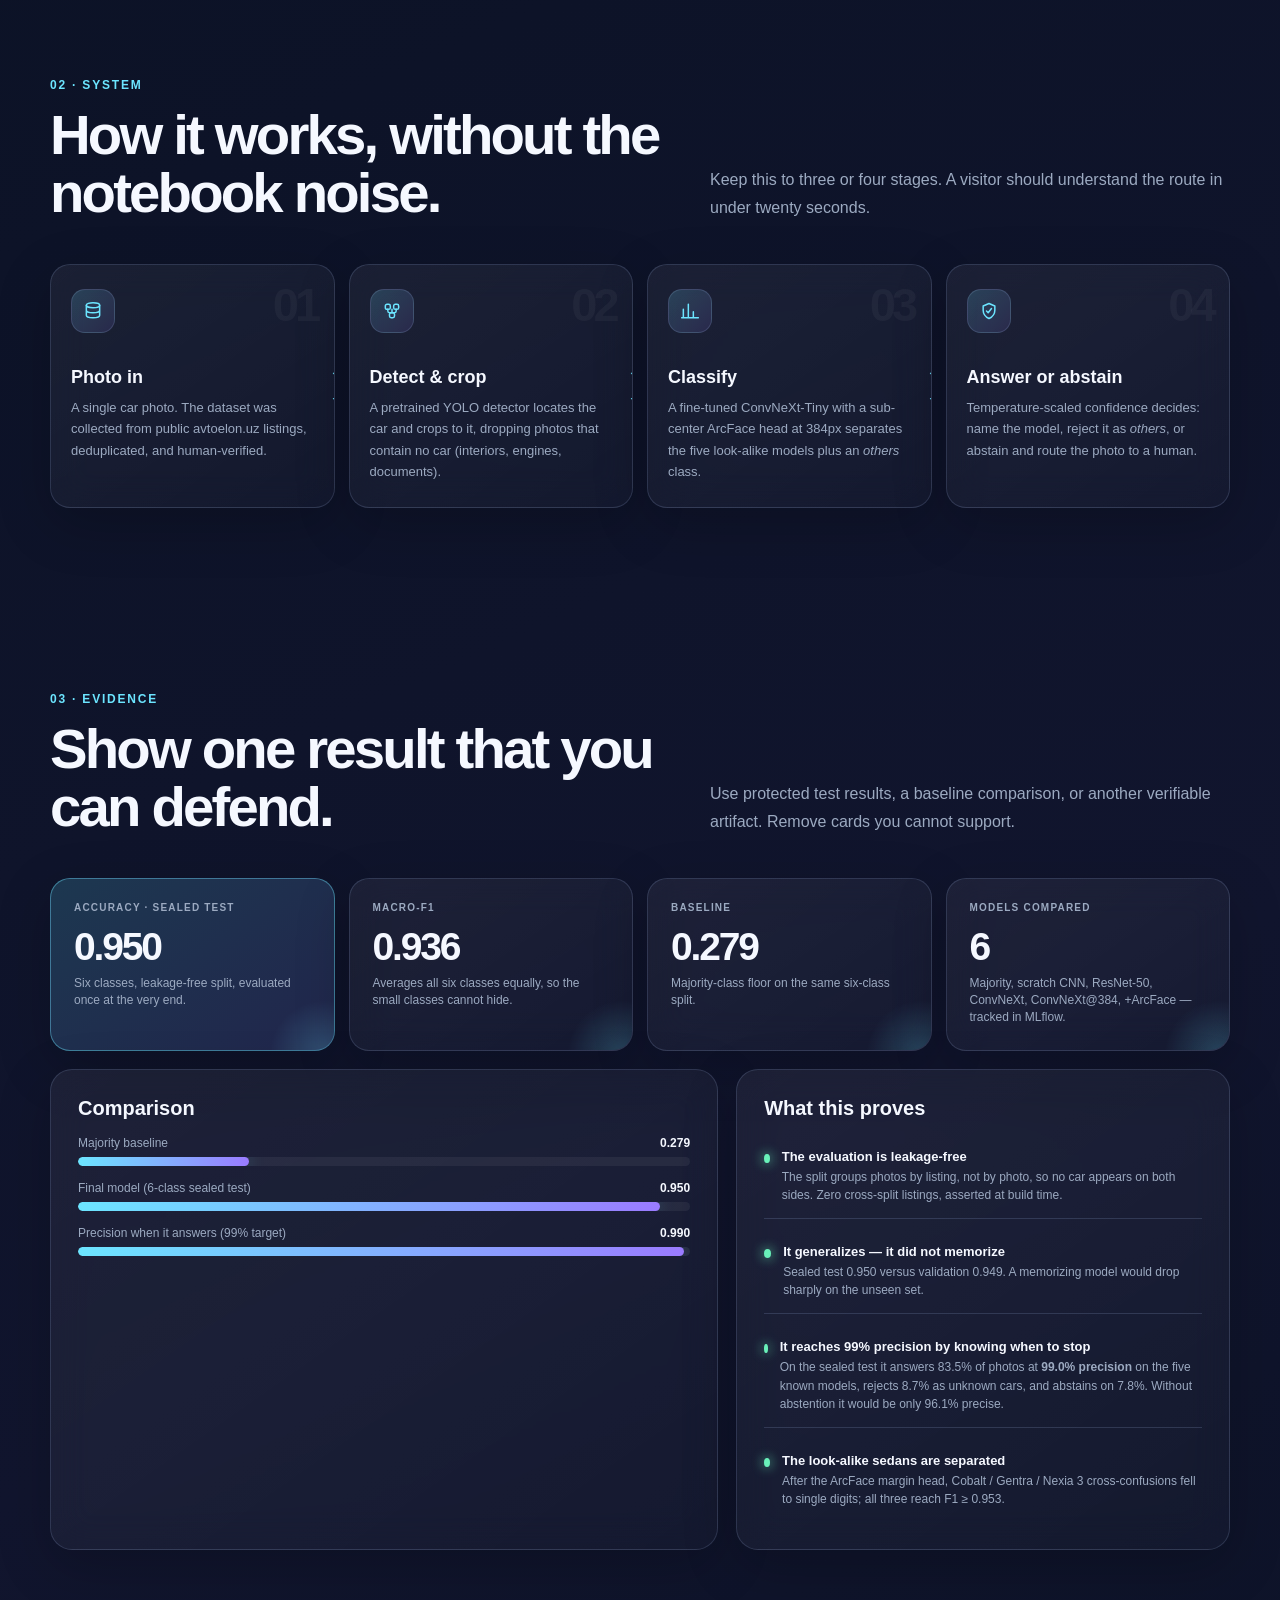
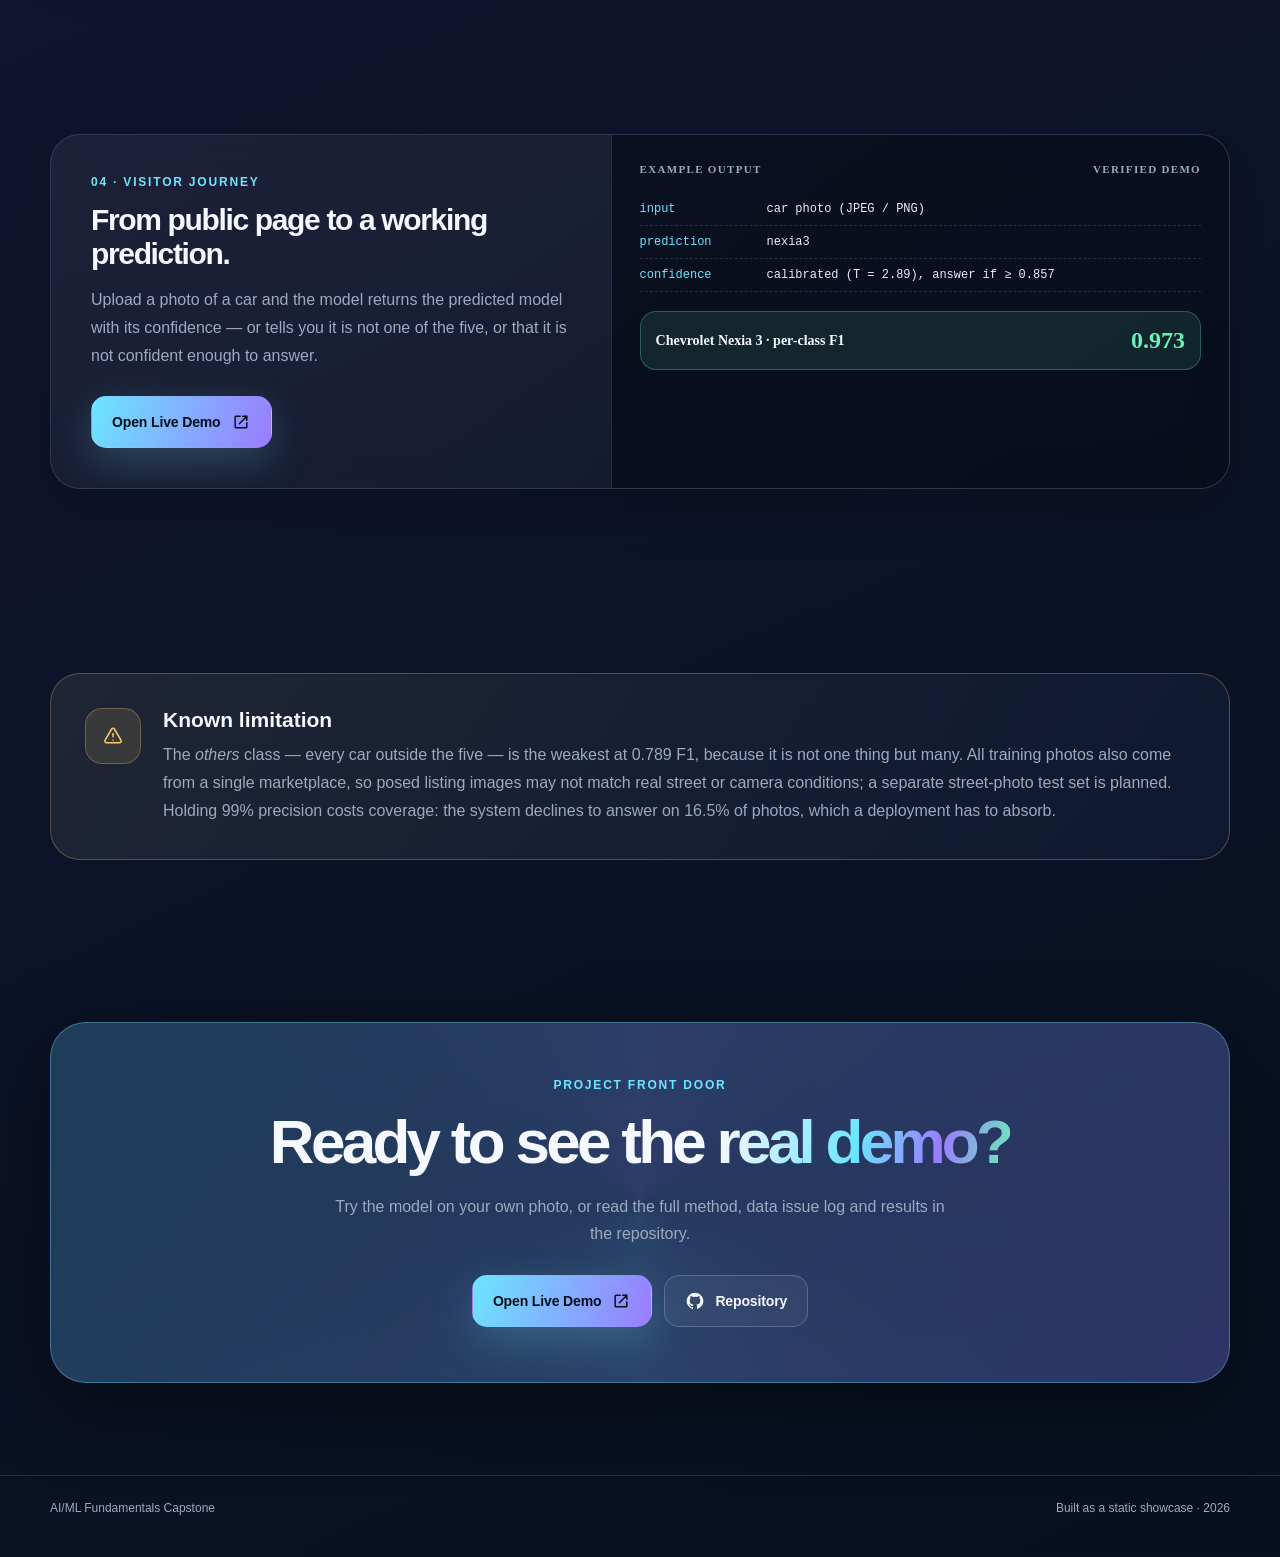
==== commit 3eea25d4: "Publish the showcase to GitHub Pages Adds a workflow that deploys docs/ to Pages. configure-pages ru" ====
--- a/docs/index.html
+++ b/docs/index.html
@@ -132,7 +132,7 @@
   </div>
 </section>
 <section class="section" id="problem"><div class="wrap">
-  <div class="section-intro reveal"><div><div class="section-kicker">01 · Context</div><h2>The project in one clear story.</h2></div><p>Replace the placeholders with facts from your README, results, screenshots, or working demo. Do not invent business impact.</p></div>
+  <div class="section-intro reveal"><div><div class="section-kicker">01 · Context</div><h2>The project in one clear story.</h2></div><p>Every number on this page is measured on a sealed test set the model never trained or tuned on. Nothing here is projected, extrapolated, or estimated.</p></div>
   <div class="problem-grid">
     <article class="card glass reveal"><div class="card-icon"><svg class="icon" aria-hidden="true"><use href="#i-target"></use></svg></div><h3>The problem</h3><p>No public tool — or dataset — recognizes the specific cars common on Uzbekistan’s roads. Three of the five targets are near-identical sedans (Cobalt, Gentra, Nexia 3), and a real camera constantly sees cars that are not on the list at all, which a normal classifier is forced to mislabel.</p></article>
     <article class="card glass reveal"><div class="audience-card"><div class="card-icon"><svg class="icon" aria-hidden="true"><use href="#i-user"></use></svg></div><div><h3>Who uses it</h3><p>Owners and operators of gas stations and car washes who want automatic counts of which car models visit their site.</p><div class="tag-row"><span class="tag">Automatic model counts from camera photos</span><span class="tag">Wrong answers must be rare, not just frequent-and-fast</span></div></div></div></article>
@@ -167,7 +167,8 @@
 <section class="section" id="limitations"><div class="wrap"><div class="limit-box reveal"><div class="limit-icon"><svg class="icon" aria-hidden="true"><use href="#i-alert"></use></svg></div><div><h3>Known limitation</h3><p>The <em>others</em> class — every car outside the five — is the weakest at 0.789 F1, because it is not one thing but many. All training photos also come from a single marketplace, so posed listing images may not match real street or camera conditions; a separate street-photo test set is planned. Holding 99% precision costs coverage: the system declines to answer on 16.5% of photos, which a deployment has to absorb.</p></div></div></div></section>
 <section class="wrap"><div class="cta reveal"><div class="section-kicker">Project front door</div><h2>Ready to see the <span class="gradient-text">real demo?</span></h2><p>Try the model on your own photo, or read the full method, data issue log and results in the repository.</p><div class="cta-actions"><a class="btn btn-primary" href="demo.html" target="_blank" rel="noreferrer">Open Live Demo <svg class="icon" aria-hidden="true"><use href="#i-external"></use></svg></a><a class="btn btn-secondary" href="https://github.com/vrs17/AI-ML-Capstone-project" target="_blank" rel="noreferrer"><svg class="icon fill" aria-hidden="true"><use href="#i-github"></use></svg> Repository</a></div></div></section>
 </main>
-<footer><div class="wrap foot"><div><strong class="placeholder">[[YOUR NAME — fill this in]]</strong> · AI/ML Fundamentals Capstone</div><span>Built as a static showcase · <span data-year></span></span></div></footer>
+<footer><div class="wrap foot"><div><!-- Put your name between the <strong> tags below. -->
+<strong></strong>AI/ML Fundamentals Capstone</div><span>Built as a static showcase · <span data-year></span></span></div></footer>
 
 <script>
 
